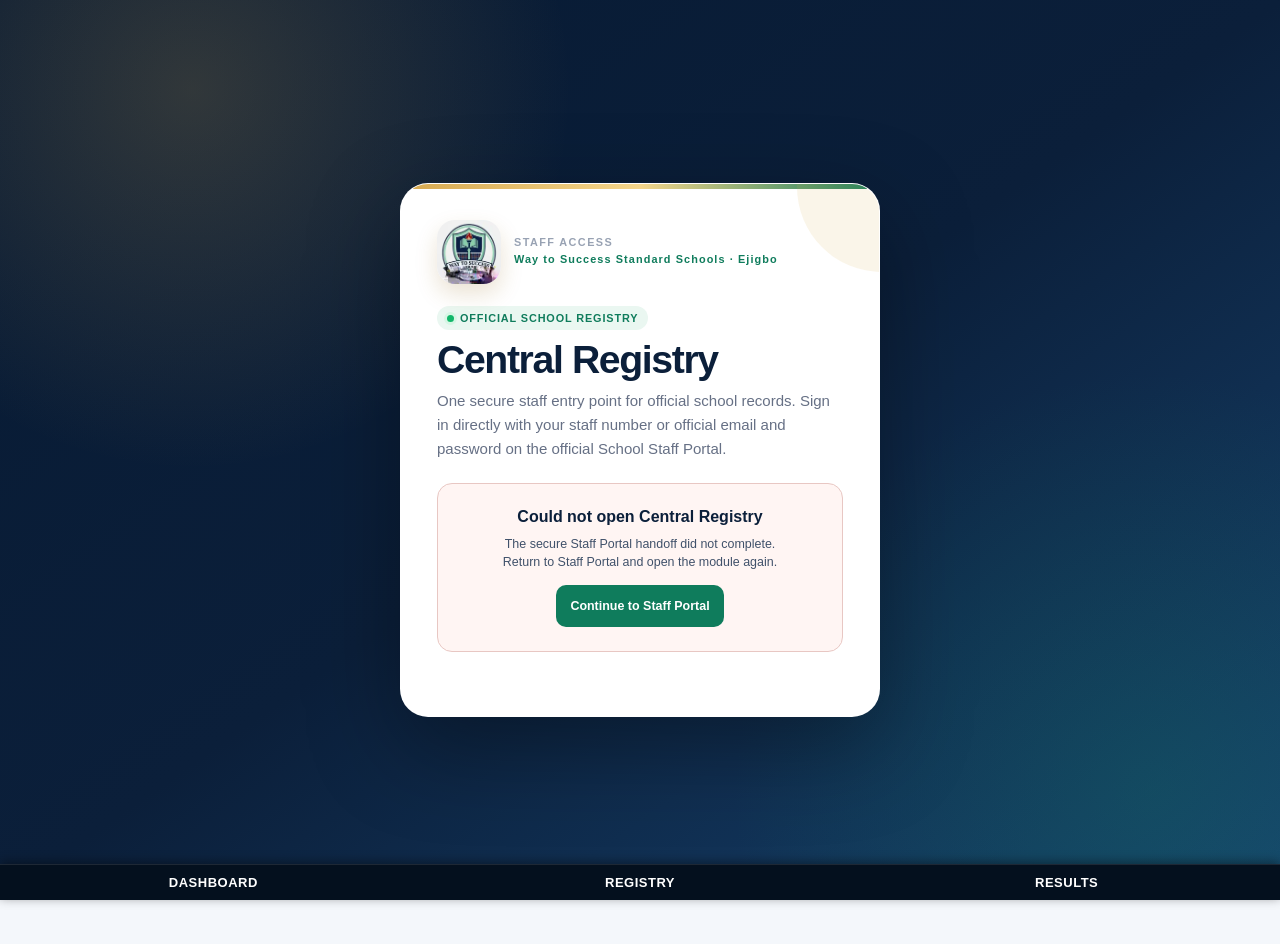
==== index.html @ 590b39c2 "fix(mobile): stop global portal nav from covering the whole screen on phones" ====
<!doctype html>
<html lang="en" class="sso-requested">
<head>
  <meta charset="utf-8">
  <meta name="viewport" content="width=device-width,initial-scale=1,viewport-fit=cover">
  <meta name="theme-color" content="#0b1f3a">
  <title>Way to Success Standard Schools · Central Registry</title>
  <script>
    try {
      document.documentElement.classList.add('sso-requested');
    } catch {}
  </script>
  <link rel="stylesheet" href="/styles.css?v=20261019a">
  <link rel="stylesheet" href="/registry-v2.css?v=20261021a">
  <link rel="manifest" href="/manifest.webmanifest">
</head>
<body class="locked">
  <section class="auth-gate" id="authGate">
    <div class="auth-card" id="authCard">
      <div class="auth-brandline"><img class="auth-logo registry-logo" src="/public-school-logo.webp" alt="Way to Success Standard Schools logo"><div><span class="auth-eyebrow">Staff access</span><small>Way to Success Standard Schools · Ejigbo</small></div></div>
      <span class="auth-kicker">Official school registry</span>
      <h1>Central Registry</h1>
      <p class="auth-subtitle">One secure staff entry point for official school records. Sign in directly with your staff number or official email and password on the official School Staff Portal.</p>
      <div class="sso-pending-panel" id="ssoPendingPanel" role="status" aria-live="polite">
        <i aria-hidden="true"></i>
        <strong id="ssoPendingTitle">Connecting to Staff Portal…</strong>
        <span id="ssoPendingMessage">Connecting to your secure school session.</span>
        <a id="ssoReturnLink" href="https://wts-school-platform.vercel.app/portal/sign-in" hidden>Sign in to Staff Portal</a>
      </div>
      <div class="auth-error" id="authError" role="alert" aria-live="polite"></div>
    </div>
  </section>

  <div class="registry-shell" id="registryShell" hidden>
    <aside class="registry-sidebar" id="sidebar">
      <div class="brand"><img class="registry-logo" src="/public-school-logo.webp" alt="Way to Success Standard Schools logo"><span><strong>Way to Success Standard Schools</strong><small>Central Registry</small></span><button class="sidebar-close" id="sidebarClose" type="button" aria-label="Close navigation">×</button></div>
      <nav aria-label="Central Registry">
        <button class="nav active" data-route="dashboard">Dashboard</button>
        <button class="nav" data-route="students">Students</button>
        <button class="nav" data-route="staff">Staff</button>
        <button class="nav" data-route="allocations">Class / Subject Allocation</button>
        <button class="nav" data-route="calendar">Academic Calendar</button>
      </nav>
      <div class="sidebar-footer"><button class="sidebar-signout" id="sidebarSignOutButton" type="button">Sign out</button><div class="connection"><i id="connectionDot"></i><span id="connectionText">Registry connected</span></div></div>
    </aside>
    <button class="sidebar-backdrop" id="sidebarBackdrop" type="button" aria-label="Close navigation"></button>

    <main class="registry-main">
      <header class="registry-header"><button class="sidebar-toggle" id="sidebarToggle" type="button" aria-label="Open navigation" aria-expanded="false" aria-controls="sidebar">☰</button><div class="header-identity"><small>Way to Success Standard Schools · Ejigbo</small><h1 id="pageTitle">Dashboard</h1><p id="actorLine" class="muted"></p></div><div class="actions"><button class="ghost" id="refreshButton" type="button">Refresh</button></div></header>
      <div class="notice" id="scopeNotice" hidden></div>

      <section class="registry-page active" data-page="dashboard"><div class="page-heading"><div><small>DASHBOARD</small><h2>Your permitted school view</h2><p class="muted">Use the Registry work areas available to your account.</p></div></div><div class="metrics" id="dashboardMetrics"></div></section>

      <section class="registry-page" data-page="students"><div class="page-heading"><div><small>STUDENTS</small><h2>Student records</h2><p class="muted">Search pupils and students across all classes or filter by class.</p></div><button class="primary" id="newStudentButton" type="button">Admit student</button></div><div class="filters card class-first-filter"><label>Class<select id="studentClass"><option value="">All classes / Select a class</option></select></label><label>Search student name<input id="studentSearch" placeholder="Student name or admission number"></label><label>Status<select id="studentStatus"><option value="active">Active</option><option value="">All statuses</option><option value="archived">Archived</option><option value="graduated">Graduated</option><option value="transferred">Transferred</option><option value="withdrawn">Withdrawn</option></select></label><button class="ghost" id="studentSearchButton" type="button">Search</button></div><div class="student-class-prompt card" id="studentPrompt"><img src="/public-school-logo.webp" alt=""><h3>Select a class to begin</h3><p>Choose a class or search across all classes by student name or admission number.</p></div><div class="card table-wrap" id="studentResults" hidden><table><thead><tr><th>Student</th><th>Class</th><th>Permanent no.</th><th>Guardian links</th><th>Status</th><th></th></tr></thead><tbody id="studentRows"></tbody></table><div class="empty" id="studentEmpty">No students found.</div></div></section>

      <section class="registry-page" data-page="staff"><div class="page-heading"><div><small>STAFF</small><h2>Staff directory and self profile</h2></div></div><div class="staff-layout"><article class="card profile-card" id="selfProfileCard"><div class="profile-photo-block"><img id="selfPhotoPreview" class="profile-photo" src="/public-school-logo.webp" alt="Staff profile"><label class="file-button">Change picture<input id="selfPhotoFile" type="file" accept="image/png,image/jpeg,image/webp" hidden></label><small>JPG, PNG or WebP</small></div><div><div class="section-head"><div><p class="panelEyebrow">MY PROFILE</p><h3>Personal details</h3></div></div><form id="selfProfileForm" class="form-grid"><label>Phone<input id="selfPhone" maxlength="40"></label><label>WhatsApp<input id="selfWhatsapp" maxlength="40"></label><label class="full">Address<input id="selfAddress" maxlength="500"></label><label class="full">Emergency contact<input id="selfEmergency" maxlength="240"></label><button class="primary" type="submit">Save personal details</button></form><div class="signature-row"><span id="signatureStatus" class="muted">No signature uploaded.</span><label class="file-button">Upload signature<input id="signatureFile" type="file" accept="image/png,image/jpeg,image/webp" hidden></label></div></div></article><article class="card staff-directory-card" id="staffDirectoryCard"><details id="staffDirectoryDetails"><summary class="directory-summary"><div><p class="panelEyebrow">STAFF DIRECTORY</p><h3>Staff visible in your scope</h3><small class="muted" id="staffCount">Tap to expand</small></div><span class="chev" aria-hidden="true">▾</span></summary><div class="filters inline"><input id="staffSearch" placeholder="Search staff"><button class="ghost" id="staffSearchButton" type="button">Search</button></div><div class="table-wrap"><table><thead><tr><th>Staff</th><th>Designation</th><th>Contact</th><th>Status</th><th></th></tr></thead><tbody id="staffRows"></tbody></table><div class="empty" id="staffEmpty">No staff records in your permitted scope.</div></div></details></article></div></section>

      <section class="registry-page" data-page="allocations"><div class="page-heading"><div><small>CLASS / SUBJECT ALLOCATION</small><h2>Staff responsibilities</h2><p class="muted" id="allocationContext">Each class has exactly 1 main class teacher and multiple additional assistant teachers/users.</p></div><button class="ghost" id="allocationRefresh" type="button">Refresh</button></div><div class="workflow-grid" hidden><form id="subjectAllocationForm" hidden><select id="subjectClass"></select><div id="subjectChoices"></div><select id="subjectStaff"></select></form></div><article class="card responsibility-browser"><div class="section-head"><div><p class="panelEyebrow">ALL CLASSES</p><h3>View and print responsibilities</h3><p class="muted small">Choose one class. Nothing is listed until you make a selection.</p></div></div><div class="responsibility-toolbar"><label>Class<select id="responsibilityClass"><option value="">Select a class</option></select></label><div class="row-actions"><button class="ghost" id="printClassResponsibilities" type="button" disabled>Print class responsibility</button><button class="primary" id="printSubjectResponsibilities" type="button" disabled>Print subject teachers</button></div></div><div id="allocationRows" class="responsibility-sheet-placeholder"><img src="/public-school-logo.webp" alt=""><p>Select a class to view its current responsibilities.</p></div></article></section>

      <section class="registry-page" data-page="calendar"><div class="page-heading"><div><small>ACADEMIC CALENDAR</small><h2>Official session and term</h2></div><button class="ghost" id="calendarRefresh" type="button">Refresh</button></div><div class="card official-context"><p class="panelEyebrow">CURRENT OFFICIAL CONTEXT</p><h2 id="calendarCurrent">—</h2><p class="muted">Connected systems use this context. Historical records remain unchanged.</p></div><div id="calendarWarnings" class="warning-stack"></div><div class="workflow-grid"><article class="card"><p class="panelEyebrow">CURRENT SESSION</p><h3 id="currentSessionTitle">Current session</h3><div id="calendarCurrentTerms" class="stack-list"></div></article><article class="card" id="transitionCard"><p class="panelEyebrow">NEXT SESSION</p><h3>Move forward to next session</h3><p class="muted small" id="sessionMoveText"></p><div id="sessionMoveAction"></div></article></div><article class="card"><p class="panelEyebrow">PAST SESSIONS</p><h3>Previous academic sessions</h3><div id="calendarTerms" class="stack-list"></div></article></section>
    </main>
  </div>

  <dialog id="recordDialog"><form method="dialog" id="recordForm"><h2 id="dialogTitle">Record</h2><div id="dialogBody" class="form-grid"></div><div id="dialogError" class="auth-error" role="alert"></div><div class="dialog-actions"><button class="ghost" value="cancel" formnovalidate>Cancel</button><button class="primary" id="dialogSave" value="default">Save</button></div></form></dialog>
  <dialog id="allocationEndDialog"><form method="dialog" id="allocationEndForm"><h2>End allocation</h2><p id="allocationEndIntro" class="muted"></p><div id="allocationEndError" class="auth-error" role="alert"></div><div class="dialog-actions"><button class="ghost" value="cancel" formnovalidate>Cancel</button><button class="primary" value="default">End allocation</button></div></form></dialog>
  <dialog id="profileDialog"><div class="profile-dialog-card"><div class="section-head"><div><p class="panelEyebrow">PROFILE</p><h2 id="profileDialogTitle">Profile</h2><p id="profileDialogIntro" class="muted"></p></div><button class="ghost" id="profileDialogClose" type="button">Close</button></div><div id="profileDialogBody"></div></div></dialog>
  <nav class="wts-global-portal-nav">
    <a href="https://wts-school-platform.vercel.app/portal">Dashboard</a>
    <a href="https://wts-central-registry.vercel.app/?sso=1&handoff=20261020a">Registry</a>
    <a href="https://wts-result-system.vercel.app/portal_core.html?sso=1&handoff=20261020a">Results</a>
  </nav>
  <div id="toasts" aria-live="polite"></div>
  <script type="module" src="/registry/app.js"></script>
</body>
</html>
---- styles.css ----
*{box-sizing:border-box}body{margin:0;background:#f4f7fb;color:#172033;font-family:Arial,sans-serif}.locked .shell{display:none}.auth-gate{min-height:100vh;display:grid;place-items:center;padding:22px;background:linear-gradient(145deg,#0b1f3a,#17436f)}body:not(.locked) .auth-gate{display:none}.auth-card{width:min(440px,100%);background:#fff;border-radius:22px;padding:28px;box-shadow:0 24px 70px rgba(0,0,0,.28)}.auth-card small{color:#0f7c5c;font-weight:800;letter-spacing:.08em}.auth-card h1{margin:10px 0}.auth-card p{color:#667085;line-height:1.5}.auth-card .primary{width:100%;margin-top:6px}.auth-logo{width:58px;height:58px;border-radius:16px;display:grid;place-items:center;background:#d6a84f;color:#0b1f3a;font-weight:900;margin-bottom:18px}.auth-error{min-height:18px;margin-top:10px;color:#b42318;font-size:13px;font-weight:700;line-height:1.4}.staff-registration-cta{margin-top:16px;padding:16px;border:2px solid #d6a84f;border-radius:16px;background:linear-gradient(135deg,#fffaf0,#fff);box-shadow:0 8px 20px rgba(11,31,58,.08)}.staff-registration-badge{display:inline-flex;padding:5px 8px;border-radius:999px;background:#d6a84f;color:#0b1f3a;font-size:10px;font-weight:900;letter-spacing:.1em}.staff-registration-cta h2{font-size:18px;margin:9px 0 5px}.staff-registration-cta p{margin:0 0 13px!important;color:#344054!important;font-size:13px;line-height:1.45}.staff-registration-button{display:flex;align-items:center;justify-content:center;min-height:46px;border-radius:10px;background:#0f7c5c;color:#fff;text-decoration:none;font-size:15px;font-weight:900;box-shadow:0 5px 12px rgba(15,124,92,.2)}.staff-registration-button:hover,.staff-registration-button:focus-visible{background:#0b654b}.shell{min-height:100vh;display:grid;grid-template-columns:230px 1fr}aside{background:#0b1f3a;color:#fff;padding:22px 15px;display:flex;flex-direction:column}.brand{display:flex;align-items:center;gap:10px;margin-bottom:28px}.brand b{width:44px;height:44px;border-radius:12px;background:#d6a84f;color:#0b1f3a;display:grid;place-items:center}.brand span{font-weight:800}.nav{width:100%;border:0;border-radius:10px;padding:13px;background:transparent;color:#d8e3ef;text-align:left;font-weight:700;margin-bottom:7px}.nav.active,.nav:hover{background:#ffffff20;color:#fff}.connection{margin-top:auto;font-size:12px;display:flex;align-items:center;gap:8px}.connection i{width:9px;height:9px;border-radius:50%;background:#f79009}.connection i.on{background:#12b76a}main{padding:0 28px 40px;min-width:0}header{min-height:92px;display:flex;align-items:center;justify-content:space-between;gap:15px}header small,.section-head small{color:#0f7c5c;font-weight:800;letter-spacing:.08em}h1,h2{color:#0b1f3a;margin:5px 0}.actions,.dialog-actions{display:flex;gap:8px}.primary,.ghost{border-radius:9px;padding:10px 13px;font-weight:750;cursor:pointer}.primary{border:0;background:#0b1f3a;color:#fff}.ghost{border:1px solid #d0d5dd;background:#fff;color:#0b1f3a}.notice{padding:13px 15px;border:1px solid #abefc6;border-radius:12px;background:#ecfdf3;color:#075f46;margin-bottom:16px}.view{display:none}.view.active{display:block}.metrics{display:grid;grid-template-columns:repeat(3,1fr);gap:13px}.metrics article{padding:20px;border-radius:16px;color:#fff;background:#16345f}.metrics article:nth-child(2){background:#08724f}.metrics article:nth-child(3){background:#175cd3}.metrics span,.metrics strong{display:block}.metrics strong{font-size:34px;margin-top:10px}.cards{display:grid;grid-template-columns:repeat(3,1fr);gap:16px;margin-top:16px}.card{background:#fff;border:1px solid #dfe6ee;border-radius:16px;padding:18px;box-shadow:0 10px 28px rgba(11,31,58,.06)}.section-head{display:flex;justify-content:space-between;align-items:end;margin:22px 0 14px}.filters{display:grid;grid-template-columns:2fr 1fr 1fr auto;gap:10px;margin-bottom:14px}.filters input,.filters select,label input,label select,label textarea{width:100%;padding:10px;border:1px solid #d0d5dd;border-radius:9px;background:#fff}.table-wrap{padding:0;overflow:auto}table{width:100%;border-collapse:collapse;min-width:760px}th,td{padding:12px 14px;border-bottom:1px solid #edf0f4;text-align:left;font-size:13px}th{background:#f8fafc;color:#475467;font-size:10px;text-transform:uppercase}td strong,td small{display:block}td small{color:#667085;margin-top:3px}.badge{display:inline-block;padding:5px 8px;border-radius:999px;font-size:9px;font-weight:900;text-transform:uppercase;background:#fef0c7;color:#b54708}.badge.active{background:#dcfae6;color:#087443}.badge.archived,.badge.exited,.badge.suspended,.badge.revoked{background:#fee4e2;color:#b42318}.row-actions{display:flex;gap:6px;flex-wrap:wrap}.row-actions button{border:1px solid #d0d5dd;border-radius:7px;background:#fff;padding:6px 8px}.empty{padding:28px;text-align:center;color:#667085}dialog{border:0;border-radius:18px;padding:0;max-width:92vw}dialog form{padding:22px;width:min(760px,92vw);max-height:88vh;overflow:auto}dialog::backdrop{background:#07152aa8}.form-grid{display:grid;grid-template-columns:1fr 1fr;gap:11px}.form-grid label{display:grid;gap:6px;font-size:12px;font-weight:700}.form-grid .full{grid-column:1/-1}.dialog-actions{justify-content:flex-end;margin-top:18px}.photo-field{grid-column:1/-1;border:1px solid #dfe6ee;border-radius:14px;padding:14px;background:#f8fafc}.photo-preview{width:110px;height:110px;border-radius:16px;object-fit:cover;background:#e8eef6;border:1px solid #d0d5dd;display:block;margin-bottom:10px}.photo-actions{display:flex;gap:8px;flex-wrap:wrap}.photo-actions label{display:inline-flex!important;align-items:center;padding:9px 12px;border:1px solid #d0d5dd;border-radius:9px;background:#fff;cursor:pointer}.photo-actions input{display:none}.photo-note{font-size:11px;color:#667085;margin-top:8px}.access-filter{grid-template-columns:1fr auto}.access-layout{display:grid;grid-template-columns:340px minmax(0,1fr);gap:16px}.access-list{padding:8px;max-height:68vh;overflow:auto}.access-person-button{width:100%;border:0;border-bottom:1px solid #edf0f4;background:#fff;padding:12px;text-align:left;cursor:pointer}.access-person-button.active{background:#ecfdf3}.access-person-button strong,.access-person-button small{display:block}.access-person-button small{color:#667085;margin-top:3px}.access-person{display:flex;gap:12px;align-items:center;margin-bottom:16px}.access-person img{width:64px;height:64px;border-radius:14px;object-fit:cover;background:#e8eef6}.portal-grid{display:grid;grid-template-columns:repeat(2,minmax(0,1fr));gap:12px}.portal-card{border:1px solid #dfe6ee;border-radius:14px;padding:14px}.portal-card.isActive{border-color:#75e0a7;background:#f6fef9}.portal-card header{min-height:0;display:flex;justify-content:space-between;gap:10px}.portal-card header small{display:block;color:#667085;margin-top:4px;font-size:10px}.portal-card p{color:#667085;font-size:12px;line-height:1.4}.portal-card .portal-controls{display:grid;gap:8px;margin-top:10px}.portal-card select,.portal-card input{width:100%;padding:9px;border:1px solid #d0d5dd;border-radius:8px}.switch-row{display:flex!important;align-items:center;justify-content:space-between;gap:10px}.switch-row input{width:auto}.permissionPicker{border:1px solid #e4e7ec;border-radius:9px;padding:9px;display:grid;gap:6px}.permissionPicker legend{padding:0 4px;font-size:11px;font-weight:800;color:#475467}.permissionPicker label{display:flex;align-items:flex-start;gap:7px;font-size:11px;color:#344054}.permissionPicker input{width:auto;margin-top:1px}.accessDateGrid{display:grid;grid-template-columns:1fr 1fr;gap:8px}.accessDateGrid label,.portal-controls>label,.assignmentForm label{display:grid;gap:5px;font-size:11px;font-weight:800;color:#475467}.accessMeta,.accessHint{font-size:11px;color:#667085;line-height:1.4}.accessModuleGrid,.accessPanel{margin-top:16px}.accessSectionHead,.accessPanel header{display:flex;justify-content:space-between;align-items:flex-start;gap:14px}.accessSectionHead h3,.accessPanel h3{margin:4px 0;color:#0b1f3a}.accessSectionHead>p,.accessPanel>p{font-size:12px;line-height:1.45;color:#667085;max-width:500px;margin:0}.panelEyebrow{color:#0f7c5c!important;font-size:10px!important;font-weight:900;letter-spacing:.08em;margin:0!important}.accessPanel{border:1px solid #dfe6ee;border-radius:14px;padding:16px;background:#fff}.assignmentForm{display:grid;grid-template-columns:repeat(4,minmax(0,1fr));gap:10px;margin-top:13px}.assignmentForm .full{grid-column:1/-1}.assignmentForm input,.assignmentForm select{width:100%;padding:9px;border:1px solid #d0d5dd;border-radius:8px;background:#fff}.assignmentForm button{align-self:end}.scopeButtons{display:flex;gap:8px;align-items:end;flex-wrap:wrap}.assignmentList{margin-top:14px;border-top:1px solid #edf0f4}.assignmentRow{padding:11px 0;border-bottom:1px solid #edf0f4;display:flex;align-items:center;justify-content:space-between;gap:12px}.assignmentRow strong,.assignmentRow small{display:block}.assignmentRow small{font-size:11px;color:#667085;margin-top:3px}.accessHistory ol{padding-left:20px;margin:14px 0 0}.accessHistory li{padding:8px 0;border-bottom:1px solid #edf0f4}.accessHistory strong,.accessHistory small{display:block}.accessHistory small{font-size:11px;color:#667085;margin-top:3px}button:focus-visible,input:focus-visible,select:focus-visible{outline:3px solid #84caff;outline-offset:2px}#toasts{position:fixed;right:18px;bottom:18px;display:grid;gap:8px;z-index:50}.toast{padding:12px 14px;border-radius:10px;background:#0b1f3a;color:#fff;max-width:340px}.toast.success{background:#087443}.toast.error{background:#b42318}@media(max-width:980px){.cards{grid-template-columns:1fr 1fr}.access-layout{grid-template-columns:1fr}.portal-grid{grid-template-columns:1fr 1fr}.assignmentForm{grid-template-columns:1fr 1fr}}@media(max-width:760px){body:not(.locked){padding-bottom:66px}.shell{display:block}aside{position:fixed;left:0;right:0;bottom:0;height:64px;padding:6px;z-index:20}.brand,.connection{display:none}nav{display:grid;grid-template-columns:repeat(4,1fr);height:100%}.nav{text-align:center;margin:0;font-size:10px;padding:7px 2px}main{padding:0 13px 25px}header{position:sticky;top:0;background:#f4f7fb;z-index:10;min-height:76px}header h1{font-size:22px}.metrics{grid-template-columns:1fr 1fr}.metrics article:first-child{grid-column:1/-1}.cards,.portal-grid,.assignmentForm,.accessDateGrid{grid-template-columns:1fr}.filters{grid-template-columns:1fr}.form-grid{grid-template-columns:1fr}.form-grid .full,.photo-field{grid-column:auto}.accessSectionHead,.accessPanel header{display:block}.accessSectionHead>p{margin-top:8px}.assignmentRow{align-items:flex-start}.auth-card{padding:22px;border-radius:18px}}
/* Central Registry identity administration styles. */
.identity-account-card{grid-column:1/-1}.identity-code-panel{display:grid;gap:10px;margin-top:14px;padding-top:14px;border-top:1px solid #edf0f4}.identity-code-heading{display:flex;justify-content:space-between;align-items:flex-start;gap:10px}.identity-code-heading h3{margin:4px 0;color:#0b1f3a}.identity-code-panel>p{margin:0;color:#667085;font-size:12px;line-height:1.45}.identity-code-panel label{display:grid;gap:5px;font-size:11px;font-weight:800;color:#475467}.identity-code-panel input{width:100%;padding:9px;border:1px solid #d0d5dd;border-radius:8px}.identity-code-actions{margin-top:2px}.identity-code-result{display:grid;gap:8px;padding:13px;border:2px solid #d6a84f;border-radius:12px;background:#fffaf0;color:#5c4300}.identity-code-result code{display:block;padding:12px;border-radius:9px;background:#0b1f3a;color:#fff;font-size:1.2rem;letter-spacing:.1em;text-align:center;word-break:break-all}.identity-code-result small{color:#6b5a36}.identity-code-result button{font-size:11px}.identity-code-panel button:disabled{opacity:.6;cursor:wait}

/* Final public login polish. */
.auth-gate{padding:clamp(16px,4vw,34px);background:radial-gradient(circle at 15% 10%,rgba(214,168,79,.2),transparent 28%),radial-gradient(circle at 90% 88%,rgba(15,124,92,.24),transparent 30%),linear-gradient(145deg,#071a33 0%,#0b1f3a 50%,#17436f 100%)}.auth-card{position:relative;width:min(480px,100%);padding:clamp(22px,5vw,36px);border:1px solid rgba(255,255,255,.5);border-radius:28px;box-shadow:0 30px 90px rgba(0,0,0,.34);overflow:hidden}.auth-card::before{content:"";position:absolute;inset:0 0 auto;height:5px;background:linear-gradient(90deg,#d6a84f,#f4d58a,#0f7c5c)}.auth-card::after{content:"";position:absolute;width:170px;height:170px;right:-88px;top:-82px;border-radius:50%;background:rgba(214,168,79,.12);pointer-events:none}.auth-brandline{position:relative;z-index:1;display:flex;align-items:center;gap:13px;margin-bottom:22px}.auth-brandline .auth-logo{flex:0 0 auto;width:64px;height:64px;margin:0;border-radius:18px;background:linear-gradient(145deg,#f3d37c,#d6a84f);box-shadow:0 10px 22px rgba(146,100,18,.18);font-size:1.05rem;letter-spacing:.03em}.auth-brandline small{display:block;color:#0f7c5c;font-size:.68rem;line-height:1.45;letter-spacing:.1em}.auth-eyebrow{display:block;margin-bottom:4px;color:#98a2b3;font-size:.68rem;font-weight:900;letter-spacing:.13em;text-transform:uppercase}.auth-kicker{display:inline-flex;align-items:center;gap:6px;margin-bottom:9px;padding:6px 10px;border-radius:999px;background:#eaf7f1;color:#0f7c5c;font-size:.68rem;font-weight:900;letter-spacing:.08em;text-transform:uppercase}.auth-kicker::before{content:"";width:7px;height:7px;border-radius:50%;background:#12b76a;box-shadow:0 0 0 3px #d7f6e5}.auth-card h1{position:relative;z-index:1;margin:0 0 9px;font-size:clamp(1.9rem,6vw,2.45rem);line-height:1.05;letter-spacing:-.035em}.auth-card p.auth-subtitle{position:relative;z-index:1;margin:0 0 22px;color:#667085;font-size:.94rem;line-height:1.58}.auth-card label{position:relative;z-index:1;display:grid;gap:7px;margin-top:14px;color:#344054;font-size:.78rem;font-weight:850;letter-spacing:.01em}.auth-card label input{min-height:48px;padding:12px 13px;border:1px solid #cbd5e1;border-radius:12px;background:#fbfdff;color:#172033;font-size:1rem;transition:border-color .18s ease,box-shadow .18s ease,background .18s ease}.auth-card label input:focus{border-color:#0f7c5c;background:#fff;box-shadow:0 0 0 4px rgba(15,124,92,.12);outline:0}.auth-card .password-input-wrap{min-height:48px}.auth-card .password-input-wrap input{padding-right:112px}.auth-card .password-toggle{right:7px;padding:8px 10px;border:1px solid #d7e0e8;background:#f1f5f9;color:#1557a5;border-radius:9px;font-size:.73rem}.auth-card> .primary{position:relative;z-index:1;min-height:50px;margin-top:19px;border-radius:12px;background:linear-gradient(135deg,#0b1f3a,#123d68);box-shadow:0 10px 20px rgba(11,31,58,.18);font-size:.96rem;letter-spacing:.01em;transition:transform .18s ease,box-shadow .18s ease,background .18s ease}.auth-card> .primary:hover,.auth-card> .primary:focus-visible{background:linear-gradient(135deg,#0f7c5c,#0b654b);box-shadow:0 12px 24px rgba(15,124,92,.2);transform:translateY(-1px)}.auth-card .auth-error{position:relative;z-index:1;padding:0 2px}.auth-recovery-links{position:relative;z-index:1;display:grid;grid-template-columns:repeat(2,minmax(0,1fr));gap:8px;margin-top:17px}.auth-recovery-links a{display:flex;align-items:center;justify-content:center;min-height:42px;padding:8px 9px;border:1px solid #e2e8f0;border-radius:10px;background:#f8fafc;color:#1557a5;font-size:.76rem;font-weight:800;line-height:1.2;text-align:center;text-decoration:none;transition:border-color .18s ease,background .18s ease,color .18s ease}.auth-recovery-links a:hover,.auth-recovery-links a:focus-visible{border-color:#9cc9ef;background:#eef7ff;color:#0b4f8a;outline:0}.auth-recovery-links a:last-child{grid-column:1/-1;background:#fff;border-color:#d6e4ef}.staff-registration-cta{position:relative;z-index:1;margin-top:22px;padding:19px;border:1px solid #e7c66c;border-radius:18px;background:linear-gradient(135deg,#fffaf0 0%,#fff 70%);box-shadow:0 12px 26px rgba(11,31,58,.08)}.staff-registration-topline{display:flex;align-items:center;justify-content:space-between;gap:10px}.staff-registration-badge{padding:6px 9px;border-radius:999px;background:#d6a84f;color:#0b1f3a;font-size:.64rem;font-weight:950;letter-spacing:.12em}.staff-registration-status{color:#8a6b19;font-size:.68rem;font-weight:800}.staff-registration-cta h2{margin:11px 0 6px;color:#0b1f3a;font-size:1.28rem;letter-spacing:-.02em}.staff-registration-cta p{margin:0 0 13px!important;color:#475467!important;font-size:.82rem;line-height:1.5}.staff-registration-points{display:flex;flex-wrap:wrap;gap:7px;margin:0 0 15px}.staff-registration-points span{padding:5px 8px;border-radius:999px;background:#f4efe0;color:#6b5420;font-size:.67rem;font-weight:800}.staff-registration-button{min-height:48px;border-radius:12px;background:linear-gradient(135deg,#0f7c5c,#0b654b);box-shadow:0 8px 17px rgba(15,124,92,.2);font-size:.9rem;transition:transform .18s ease,box-shadow .18s ease,background .18s ease}.staff-registration-button::after{content:"→";margin-left:8px;font-size:1.1rem;line-height:1}.staff-registration-button:hover,.staff-registration-button:focus-visible{background:linear-gradient(135deg,#087443,#075f46);box-shadow:0 11px 22px rgba(15,124,92,.25);transform:translateY(-1px);outline:0}

/* Public registration page refinements. */
.registration-page{position:relative;overflow-x:hidden;background:radial-gradient(circle at 12% 10%,rgba(214,168,79,.22),transparent 28%),radial-gradient(circle at 88% 90%,rgba(15,124,92,.22),transparent 32%),linear-gradient(145deg,#071a33 0%,#0b1f3a 55%,#17436f 100%);padding:clamp(16px,4vw,34px) 14px 28px}.registration-brand{display:flex;align-items:center;gap:12px;margin:4px 0 18px}.registration-brand .auth-logo{width:52px;height:52px;margin:0;border-radius:15px;background:linear-gradient(145deg,#f3d37c,#d6a84f);box-shadow:0 8px 18px rgba(0,0,0,.15)}.registration-brand small{max-width:280px;font-size:.65rem;line-height:1.45}.registration-card{border:1px solid rgba(255,255,255,.55);border-radius:26px;padding:clamp(20px,5vw,34px);box-shadow:0 30px 90px rgba(0,0,0,.32)}.registration-intro h1{color:#0b1f3a;line-height:1.08;letter-spacing:-.035em}.registration-intro p:not(.panelEyebrow){font-size:.94rem}.registration-progress{margin-top:26px}.registration-step{gap:14px}.registration-step input,.registration-step textarea{min-height:48px;padding:12px 13px;border-radius:11px}.registration-step textarea{min-height:92px;resize:vertical}.registration-navigation{margin-top:10px}.registration-navigation button{min-height:48px;border-radius:11px}.back-link{font-weight:800;opacity:.92}.back-link:hover,.back-link:focus-visible{opacity:1;text-decoration:underline}@media(max-width:560px){.auth-gate{align-items:start;padding-top:18px}.auth-card{border-radius:22px;padding:24px 18px}.auth-brandline{align-items:flex-start;margin-bottom:19px}.auth-brandline .auth-logo{width:56px;height:56px}.auth-card h1{font-size:1.95rem}.auth-recovery-links{grid-template-columns:1fr}.auth-recovery-links a:last-child{grid-column:auto}.staff-registration-cta{padding:16px}.staff-registration-topline{align-items:flex-start}.registration-page{padding-left:10px;padding-right:10px}.registration-card{border-radius:22px;padding:19px 17px}}@media(min-width:561px){.auth-card .auth-recovery-links a:last-child{max-width:70%;justify-self:center;width:100%}}@media(max-width:760px){.identity-code-heading{display:block}.identity-code-heading .badge{margin-top:7px}.identity-code-actions{display:grid}.identity-code-actions button{width:100%}}
---- registry-v2.css ----
/* Luna Registry v2 shell: deliberately small, role-aware and mobile-safe. */
.metric-card{padding:20px;border-radius:16px;color:#fff;background:#16345f}.metric-card:nth-child(2n){background:#08724f}.metric-card:nth-child(3n){background:#175cd3}.metric-card span,.metric-card strong{display:block}.metric-card strong{font-size:34px;margin-top:10px}.check-row{display:flex!important;align-items:center;gap:8px}.check-row input{width:auto!important}.portal-card header{min-height:0}.results-operating-control{margin-bottom:16px}
body.locked .registry-shell{display:none}body:not(.locked) .registry-shell{display:grid;grid-template-columns:240px minmax(0,1fr);min-height:100vh;background:#f4f7fb}.registry-sidebar{background:#0b1f3a;color:#fff;padding:22px 15px;display:flex;flex-direction:column}.registry-sidebar .brand{margin-bottom:24px}.registry-sidebar .brand img{width:42px;height:42px;object-fit:contain;border-radius:12px;background:#d6a84f}.registry-sidebar .nav{margin-bottom:6px}.registry-sidebar .nav-group{padding:0 0 3px 14px}.registry-sidebar .nav-sub{width:100%;border:0;background:transparent;color:#b6c6d8;text-align:left;padding:8px 12px;border-left:2px solid #ffffff2a;font-size:12px;font-weight:700;cursor:pointer}.registry-sidebar .nav-sub.active,.registry-sidebar .nav-sub:hover{color:#fff;border-left-color:#d6a84f}.registry-main{min-width:0;padding:0 28px 50px}.registry-header{min-height:96px;display:flex;align-items:center;justify-content:space-between;gap:14px}.registry-header h1{font-size:28px;margin:6px 0 0}.registry-page{display:none}.registry-page.active{display:block}.page-heading{display:flex;justify-content:space-between;align-items:end;gap:14px;margin:10px 0 18px}.page-heading h2{margin:5px 0}.muted{color:#667085}.small{font-size:12px}.dashboard-grid{display:grid;grid-template-columns:minmax(0,1.4fr) minmax(300px,1fr);gap:16px;margin-top:16px}.stack-list{display:grid;gap:8px}.stack-row{display:flex;align-items:center;justify-content:space-between;gap:12px;padding:12px;border:1px solid #edf0f4;border-radius:11px;background:#fff}.stack-row strong,.stack-row small{display:block}.stack-row small{color:#667085;font-size:11px;margin-top:3px}.readiness-grid{display:grid;grid-template-columns:repeat(2,1fr);gap:10px}.readiness-item{padding:12px;border-radius:12px;background:#f8fafc;border:1px solid #e4e7ec}.readiness-item strong,.readiness-item span{display:block}.readiness-item strong{font-size:22px;color:#0b1f3a}.readiness-item span{font-size:11px;color:#667085;margin-top:4px}.staff-layout{display:grid;grid-template-columns:minmax(280px,.8fr) minmax(0,1.2fr);gap:16px}.signature-row{display:flex;justify-content:space-between;align-items:center;gap:10px;margin-top:16px;padding-top:14px;border-top:1px solid #edf0f4}.file-button{display:inline-flex!important;align-items:center!important;justify-content:center;padding:9px 12px;border:1px solid #d0d5dd;border-radius:9px;background:#fff;color:#0b1f3a;cursor:pointer}.filters.inline{display:flex;gap:8px;margin-bottom:12px}.filters.inline input{flex:1}.workflow-grid{display:grid;grid-template-columns:repeat(2,minmax(0,1fr));gap:16px}.check-grid{display:grid;grid-template-columns:repeat(2,minmax(0,1fr));gap:8px}.check-grid label{display:flex;align-items:flex-start;gap:7px;padding:8px;border:1px solid #e4e7ec;border-radius:8px;font-size:12px}.check-grid input{width:auto}.official-context h2{font-size:25px}.warning-stack{display:grid;gap:8px;margin-bottom:14px}.warning{padding:12px 14px;border-radius:10px;border:1px solid #f5c26b;background:#fffaeb;color:#7a4e00;font-size:13px}.access-layout{grid-template-columns:320px minmax(0,1fr)}.access-person-button{border-radius:8px;margin-bottom:4px}.access-person-button.active{border:1px solid #75e0a7}.portal-grid{grid-template-columns:repeat(2,minmax(0,1fr))}.portal-card .portal-controls button{width:100%}.nav[hidden],.nav-sub[hidden],.registry-page[hidden]{display:none!important}@media(max-width:980px){body:not(.locked) .registry-shell{grid-template-columns:200px minmax(0,1fr)}.registry-main{padding:0 18px 40px}.dashboard-grid,.staff-layout{grid-template-columns:1fr}.workflow-grid{grid-template-columns:1fr}}@media(max-width:760px){body:not(.locked){padding-bottom:65px}body:not(.locked) .registry-shell{display:block}.registry-sidebar{position:fixed;z-index:30;bottom:0;left:0;right:0;height:64px;padding:5px;background:#0b1f3a}.registry-sidebar .brand,.registry-sidebar .connection{display:none}.registry-sidebar nav{display:grid;grid-template-columns:repeat(4,1fr);gap:2px}.registry-sidebar .nav{font-size:9px;text-align:center;line-height:1.1;margin:0;padding:7px 2px}.registry-sidebar .nav-group{padding:0}.registry-sidebar .nav-sub{font-size:9px;text-align:center;border-left:0;padding:7px 2px}.registry-main{padding:0 13px 24px}.registry-header{position:sticky;top:0;z-index:20;min-height:76px;background:#f4f7fb}.registry-header h1{font-size:22px}.page-heading{align-items:start;flex-direction:column}.page-heading .primary,.page-heading .ghost{width:100%}.filters.inline{display:grid;grid-template-columns:1fr auto}.workflow-grid,.form-grid{grid-template-columns:1fr}.check-grid,.portal-grid,.readiness-grid{grid-template-columns:1fr 1fr}.table-wrap{margin-inline:-1px}.signature-row{align-items:flex-start;flex-direction:column}.stack-row{align-items:flex-start;flex-direction:column}.stack-row .row-actions{width:100%}}

/* 2026 branded Registry workspace. */
:root{--wts-navy:#071d38;--wts-blue:#123b67;--wts-green:#0f7c5c;--wts-gold:#d6a84f;--wts-ink:#10233f;--wts-muted:#66758a;--wts-line:#dce5ee;--wts-paper:#fff;--wts-bg:#eef3f8}.sidebar-close{display:none;margin-left:auto;border:0;background:transparent;color:#fff;font-size:1.7rem;cursor:pointer}
body:not(.locked){background:var(--wts-bg);font-family:Inter,ui-sans-serif,system-ui,-apple-system,"Segoe UI",sans-serif}.registry-shell{background:radial-gradient(circle at 95% 2%,rgba(15,124,92,.08),transparent 26%),var(--wts-bg)!important}.registry-sidebar{position:sticky;top:0;height:100vh;padding:24px 16px!important;background:linear-gradient(180deg,#071d38 0%,#0b2a4e 65%,#0d5b4b 140%)!important;box-shadow:14px 0 38px rgba(7,29,56,.12)}.registry-sidebar .brand{padding:0 8px 22px;border-bottom:1px solid rgba(255,255,255,.12)}.registry-sidebar .brand img{width:52px!important;height:52px!important;padding:3px;background:#fff!important;border:2px solid rgba(214,168,79,.75)!important}.registry-sidebar .brand span{display:grid}.registry-sidebar .brand strong{font-size:1.15rem;letter-spacing:.08em}.registry-sidebar .brand small{color:#a9bdd1;font-size:.72rem;margin-top:2px}.registry-sidebar nav{display:grid;gap:5px}.registry-sidebar .nav,.registry-sidebar .nav-sub{position:relative;min-height:44px;border-radius:11px!important;padding:11px 13px!important;color:#cad7e4!important;font-size:.78rem!important;text-align:left!important;transition:.18s ease}.registry-sidebar .nav:hover,.registry-sidebar .nav.active,.registry-sidebar .nav-sub:hover,.registry-sidebar .nav-sub.active{background:linear-gradient(90deg,rgba(214,168,79,.22),rgba(255,255,255,.08))!important;color:#fff!important;box-shadow:inset 3px 0 0 var(--wts-gold)}.registry-sidebar .nav-group{padding:0!important}.registry-sidebar .nav-sub{border:0!important}.registry-sidebar .connection{padding:12px;border-radius:12px;background:rgba(255,255,255,.07)}.registry-main{padding:0 clamp(18px,3vw,42px) 56px!important}.registry-header{min-height:118px;border-bottom:1px solid rgba(16,35,63,.08)}.registry-header h1{font-size:clamp(1.55rem,3vw,2.15rem);letter-spacing:-.035em}.registry-header small{color:var(--wts-green);font-weight:850;letter-spacing:.08em}.sidebar-toggle{display:none;width:44px;height:44px;border:1px solid var(--wts-line);border-radius:12px;background:#fff;color:var(--wts-navy);font-size:1.25rem}.notice{margin-top:18px;border:0;border-left:4px solid var(--wts-green);box-shadow:0 8px 22px rgba(16,35,63,.05)}.page-heading{margin:28px 0 18px}.page-heading h2{font-size:clamp(1.35rem,2vw,1.8rem);letter-spacing:-.025em}.card{border:1px solid rgba(170,188,206,.55);border-radius:20px;box-shadow:0 12px 35px rgba(16,35,63,.065)}.metrics{grid-template-columns:repeat(auto-fit,minmax(170px,1fr))}.metric-card{position:relative;overflow:hidden;min-height:130px;padding:22px!important;border-radius:20px!important;background:linear-gradient(145deg,var(--wts-navy),var(--wts-blue))!important}.metric-card:nth-child(2n){background:linear-gradient(145deg,#0c684f,#13946c)!important}.metric-card:nth-child(3n){background:linear-gradient(145deg,#9a6d17,#d6a84f)!important}.metric-card::after{content:"";position:absolute;width:100px;height:100px;right:-28px;bottom:-40px;border-radius:50%;background:rgba(255,255,255,.12)}.dashboard-grid{display:block}.class-scope-card{padding:22px}.class-card-grid{display:grid;grid-template-columns:repeat(auto-fill,minmax(190px,1fr));gap:12px}.class-scope-tile{padding:16px;border:1px solid var(--wts-line);border-radius:16px;background:linear-gradient(145deg,#fff,#f6f9fc)}.class-scope-tile span,.class-scope-tile strong,.class-scope-tile small{display:block}.class-scope-tile span{font-weight:850;color:var(--wts-ink)}.class-scope-tile strong{margin:8px 0 2px;color:var(--wts-green);font-size:1.7rem}.class-scope-tile small{color:var(--wts-muted);margin-bottom:12px}.class-first-filter{grid-template-columns:minmax(190px,1fr) minmax(220px,2fr) minmax(150px,1fr) auto;align-items:end}.filters label,.responsibility-toolbar label{display:grid;gap:6px;color:#40516a;font-size:.72rem;font-weight:800}.student-class-prompt,.responsibility-sheet-placeholder{display:grid;place-items:center;min-height:300px;text-align:center;color:var(--wts-muted)}.student-class-prompt img,.responsibility-sheet-placeholder img{width:82px;height:82px;object-fit:contain;filter:grayscale(.15);opacity:.72}.student-class-prompt h3{margin:0;color:var(--wts-ink)}.person-cell{display:flex;align-items:center;gap:10px}.directory-avatar{width:42px;height:42px;flex:0 0 42px;border-radius:12px;object-fit:cover;border:1px solid var(--wts-line);background:#f7f9fb}.profile-card{grid-column:1/-1;display:grid;grid-template-columns:190px minmax(0,1fr);gap:26px}.profile-photo-block{display:flex;flex-direction:column;align-items:center;gap:10px;padding:18px;border-radius:16px;background:linear-gradient(145deg,#f4f8fb,#eaf2ef)}.profile-photo{width:132px;height:132px;border-radius:22px;object-fit:cover;border:4px solid #fff;box-shadow:0 10px 25px rgba(16,35,63,.14)}.profile-photo-block small{color:var(--wts-muted)}.responsibility-browser{margin-top:18px}.responsibility-toolbar{display:flex;align-items:end;justify-content:space-between;gap:14px;padding:14px;border-radius:14px;background:#f6f9fc}.responsibility-toolbar label{min-width:240px}.official-responsibility-sheet{margin-top:18px;padding:28px;border:1px solid #cfdce7;border-radius:16px;background:#fff}.official-responsibility-sheet>header{display:flex;align-items:center;justify-content:flex-start;gap:18px;min-height:0;padding-bottom:18px;border-bottom:3px double var(--wts-gold)}.official-responsibility-sheet>header img{width:72px;height:72px;object-fit:contain}.official-responsibility-sheet>header small{color:var(--wts-green);font-weight:900;letter-spacing:.08em}.official-responsibility-sheet>header h2{margin:4px 0}.official-responsibility-sheet>header p{margin:0;color:var(--wts-muted)}.official-responsibility-sheet section{margin-top:22px}.official-responsibility-sheet section h3{padding-bottom:8px;border-bottom:1px solid var(--wts-line);color:var(--wts-navy)}.official-responsibility-sheet dl{display:grid;gap:8px}.official-responsibility-sheet dl div,.subject-responsibility-list>div{display:grid;grid-template-columns:minmax(160px,.8fr) minmax(220px,1.2fr);gap:18px;padding:10px 12px;border-bottom:1px solid #edf1f5}.official-responsibility-sheet dt,.subject-responsibility-list span{color:var(--wts-muted)}.official-responsibility-sheet dd{margin:0;font-weight:800}.responsibility-admin-actions{display:flex;flex-wrap:wrap;gap:8px;margin-top:22px;padding-top:16px;border-top:1px solid var(--wts-line)}.segmented-tabs{display:inline-grid;grid-template-columns:1fr 1fr;gap:4px;margin-bottom:14px;padding:4px;border-radius:14px;background:#dfe7ef}.segmented-tabs button{min-width:140px;border:0;border-radius:10px;padding:11px 18px;background:transparent;color:#526379;font-weight:850;cursor:pointer}.segmented-tabs button.active{background:#fff;color:var(--wts-navy);box-shadow:0 5px 14px rgba(16,35,63,.12)}.portfolio-reveal{width:100%;margin-top:12px;padding:15px;border:1px dashed #9fb1c4;border-radius:13px;background:#f7fafc;color:var(--wts-navy);font-weight:850;cursor:pointer}.portfolio-occupants{display:grid;gap:8px;margin-top:14px}.portfolio-occupants .stack-row{border-left:4px solid var(--wts-green)}.danger{color:#b42318!important;border-color:#f3b7b1!important}
@media(max-width:980px){.class-first-filter{grid-template-columns:1fr 1fr}.staff-layout{grid-template-columns:1fr}}
@media(max-width:760px){body:not(.locked){padding-bottom:0!important}.registry-main{padding:0 14px 34px!important}.registry-header{position:sticky!important;top:0;z-index:25;display:grid;grid-template-columns:auto minmax(0,1fr);min-height:92px;padding:10px 0;background:rgba(238,243,248,.96)!important;backdrop-filter:blur(12px)}.sidebar-toggle,.sidebar-close{display:block}.header-identity{min-width:0}.header-identity small{font-size:.58rem}.header-identity h1{font-size:1.3rem}.header-identity p{white-space:nowrap;overflow:hidden;text-overflow:ellipsis;font-size:.68rem}.registry-header .actions{grid-column:1/-1;display:grid;grid-template-columns:1fr 1fr}.registry-sidebar{display:flex!important;position:fixed!important;inset:0 auto 0 0!important;width:min(82vw,300px)!important;height:100vh!important;padding:22px 14px!important;transform:translateX(-105%);transition:transform .22s ease;z-index:60!important}.nav-open .registry-sidebar{transform:translateX(0)}.registry-sidebar .brand,.registry-sidebar .connection{display:flex!important}.registry-sidebar nav{display:grid!important;grid-template-columns:1fr!important;height:auto!important;overflow:auto}.registry-sidebar .nav,.registry-sidebar .nav-sub{text-align:left!important;font-size:.78rem!important;padding:11px 13px!important}.nav-open::after{content:"";position:fixed;inset:0;background:rgba(3,15,30,.55);z-index:50}.page-heading{margin-top:20px}.class-first-filter{grid-template-columns:1fr}.profile-card{grid-template-columns:1fr}.responsibility-toolbar{display:grid}.responsibility-toolbar label{min-width:0}.responsibility-toolbar .row-actions{display:grid}.official-responsibility-sheet{padding:18px}.official-responsibility-sheet>header{align-items:flex-start}.official-responsibility-sheet dl div,.subject-responsibility-list>div{grid-template-columns:1fr;gap:3px}.segmented-tabs{display:grid;width:100%}.segmented-tabs button{min-width:0}.stack-row{align-items:flex-start}.stack-row .row-actions{width:auto}#studentResults table,#studentResults tbody,#studentResults tr,#selfProfileCard+article table,#selfProfileCard+article tbody,#selfProfileCard+article tr{display:block;min-width:0}#studentResults thead,#selfProfileCard+article thead{display:none}#studentResults tr,#selfProfileCard+article tr{margin:10px;padding:14px;border:1px solid var(--wts-line);border-radius:14px;background:#fff}#studentResults td,#selfProfileCard+article td{display:flex;align-items:center;justify-content:space-between;gap:12px;padding:8px 0;border:0}#studentResults td:first-child,#selfProfileCard+article td:first-child{justify-content:flex-start;padding-bottom:11px;border-bottom:1px solid #edf1f5}#studentResults td:nth-child(2)::before{content:"Class"}#studentResults td:nth-child(3)::before{content:"Permanent no."}#studentResults td:nth-child(4)::before{content:"Guardians"}#studentResults td:nth-child(5)::before{content:"Status"}#selfProfileCard+article td:nth-child(2)::before{content:"Designation"}#selfProfileCard+article td:nth-child(3)::before{content:"Contact"}#selfProfileCard+article td:nth-child(4)::before{content:"Status"}#studentResults td::before,#selfProfileCard+article td::before{color:var(--wts-muted);font-size:.68rem;font-weight:800;text-transform:uppercase}}
@media print{body *{visibility:hidden!important}.official-responsibility-sheet,.official-responsibility-sheet *{visibility:visible!important}.official-responsibility-sheet{position:absolute;inset:0;width:100%;margin:0;padding:18mm;border:0}.no-print{display:none!important}body[data-print-responsibility="class"] [data-print-section="subjects"]{display:none!important}body[data-print-responsibility="subjects"] [data-print-section="class"]{display:none!important}}
.responsibility-table{width:100%;min-width:0;border-collapse:collapse;table-layout:fixed;background:#fff}.responsibility-table th,.responsibility-table td{padding:11px 13px;border:1px solid #cfd8e3;text-align:left;vertical-align:top}.responsibility-table th{background:#edf3f7;color:var(--wts-navy);font-size:.68rem;letter-spacing:.05em}.responsibility-table td{font-size:.86rem;color:var(--wts-ink)}.responsibility-table td:last-child{font-weight:750}.empty-inline{text-align:center!important;color:var(--wts-muted)!important;font-weight:500!important}.profile-dialog-card{width:min(760px,92vw);max-height:88vh;overflow:auto;padding:24px;background:#fff}.profile-dialog-card>.section-head{margin:0 0 16px}.profile-summary-grid{display:grid;grid-template-columns:repeat(3,minmax(0,1fr));gap:10px;margin-bottom:16px}.profile-summary-grid>div{padding:12px;border:1px solid var(--wts-line);border-radius:12px;background:#f7fafc}.profile-summary-grid span,.profile-summary-grid strong{display:block}.profile-summary-grid span{font-size:.68rem;color:var(--wts-muted);text-transform:uppercase;letter-spacing:.04em}.profile-summary-grid strong{margin-top:4px;color:var(--wts-navy)}.profile-section{margin-top:16px;padding:16px;border:1px solid var(--wts-line);border-radius:14px;background:#fff}.profile-section .section-head{margin:0 0 12px}.profile-section h3{margin:3px 0}.profile-info-note{margin-top:14px;padding:12px;border:1px dashed #b8c7d5;border-radius:11px;background:#f7fafc}.profile-portfolio-list{display:grid;gap:8px;margin-bottom:12px}.profile-custom-form{margin-top:8px}.profile-custom-form button{grid-column:1/-1;justify-self:start}.inline-form{display:flex;align-items:end;gap:10px}.inline-form label{display:grid;gap:6px;min-width:220px;font-size:.75rem;font-weight:800;color:#40516a}.inline-form button{white-space:nowrap}@media(max-width:760px){.profile-summary-grid{grid-template-columns:1fr 1fr}.inline-form{display:grid}.inline-form label{min-width:0}.inline-form button{width:100%}.responsibility-table{table-layout:auto}.responsibility-table th,.responsibility-table td{padding:9px 8px;font-size:.76rem}}
.sidebar-footer{display:grid;gap:10px;margin-top:auto}.sidebar-signout{width:100%;border:1px solid rgba(255,255,255,.24);border-radius:11px;padding:11px 13px;background:rgba(255,255,255,.08);color:#fff;font-weight:850;cursor:pointer;text-align:left}.sidebar-signout:hover{background:rgba(214,168,79,.22);border-color:var(--wts-gold)}.sidebar-backdrop{display:none}.registry-sidebar .brand strong{font-size:.83rem;line-height:1.25;letter-spacing:.015em;max-width:150px}.profile-template-actions{display:flex;align-items:end;gap:8px}.profile-template-control{display:grid;gap:4px;font-size:.68rem;font-weight:800;color:var(--wts-muted)}.profile-template-control select{min-width:190px}.registry-header .actions{display:flex;justify-content:flex-end}.registry-header .actions button{min-width:116px}
@media(max-width:760px){.registry-header .actions{grid-column:1/-1;display:grid;grid-template-columns:1fr}.registry-header .actions button{width:100%}.sidebar-footer{margin-top:auto}.sidebar-backdrop{position:fixed;inset:0;border:0;background:rgba(3,15,30,.55);padding:0;z-index:55}.nav-open .sidebar-backdrop{display:block}.nav-open::after{display:none!important}.profile-template-actions{align-items:stretch;flex-direction:column;width:100%}.profile-template-control select{min-width:0;width:100%}.profile-template-actions button{width:100%}}

/* A module launched from Staff Portal must not flash a second password form
   while the secure callback is being completed. */
.sso-pending-panel { display: none; place-items: center; gap: 9px; margin-top: 18px; padding: 24px 16px; border: 1px solid #cfe0d8; border-radius: 15px; background: #f0f6f2; color: #40516a; text-align: center; }
.sso-pending-panel i { width: 22px; height: 22px; border: 3px solid #b9d2c6; border-top-color: #0f7c5c; border-radius: 50%; animation: registrySsoSpin .8s linear infinite; }
.sso-pending-panel strong { color: #0b1f3a; font-size: 1rem; }
.sso-pending-panel span { max-width: 300px; font-size: .78rem; line-height: 1.45; }
.sso-pending-panel a { display: inline-flex; align-items: center; justify-content: center; min-height: 42px; margin-top: 5px; padding: 8px 14px; border-radius: 10px; background: #0f7c5c; color: #fff; font-size: .78rem; font-weight: 850; text-decoration: none; }
.sso-pending-panel.is-error { border-color: #e8c7c3; background: #fff5f3; }
.sso-pending-panel.is-error i { display: none; }
body.locked .sso-pending-panel, html.sso-requested body.locked .sso-pending-panel { display: grid; }
html.sso-requested body.locked #loginForm > label,
html.sso-requested body.locked #loginForm > .primary,
html.sso-requested body.locked #loginForm > .auth-error,
html.sso-requested body.locked #loginForm > .auth-recovery-links,
html.sso-requested body.locked #loginForm > .staff-registration-cta { display: none; }
@keyframes registrySsoSpin { to { transform: rotate(360deg); } }

/* directory-v3 */
.staff-layout{grid-template-columns:1fr!important}
#staffDirectoryCard{width:100%;max-width:none}
.directory-summary{display:flex;justify-content:space-between;align-items:center;gap:12px;cursor:pointer;list-style:none}
.directory-summary::-webkit-details-marker{display:none}
.directory-summary .chev{font-size:1.5rem;color:var(--wts-green,#0f7c5c);transition:transform .2s}
#staffDirectoryDetails[open] .directory-summary .chev{transform:rotate(180deg)}
#staffDirectoryDetails .filters{margin:14px 0}
#staffDirectoryDetails .table-wrap{overflow-x:auto}
#staffRows tr.clickable-row{cursor:pointer}
#staffRows tr.clickable-row:hover{background:#f3f8fb}
.wts-global-portal-nav {
  position: fixed;
  bottom: 0;
  left: 0;
  right: 0;
  background-color: #04101e;
  display: flex;
  justify-content: space-around;
  padding: 10px 0;
  z-index: 2147483647; /* Ensure it is always above everything */
  box-shadow: 0 -2px 10px rgba(0,0,0,0.4);
  border-top: 1px solid rgba(255,255,255,0.1);
}
/* Mobile fix: legacy styles.css applies nav{height:100%;display:grid} under 760px,
   which stretched this fixed bar over the whole screen (blank registry on phones). */
nav.wts-global-portal-nav {
  top: auto !important;
  height: auto !important;
  display: flex !important;
  grid-template-columns: none !important;
}
.wts-global-portal-nav a {
  color: #fff;
  text-decoration: none;
  font-size: 13px;
  font-weight: 700;
  letter-spacing: 0.5px;
  text-transform: uppercase;
  flex: 1;
  text-align: center;
  font-family: Arial, sans-serif;
}
body {
  padding-bottom: 44px !important;
}
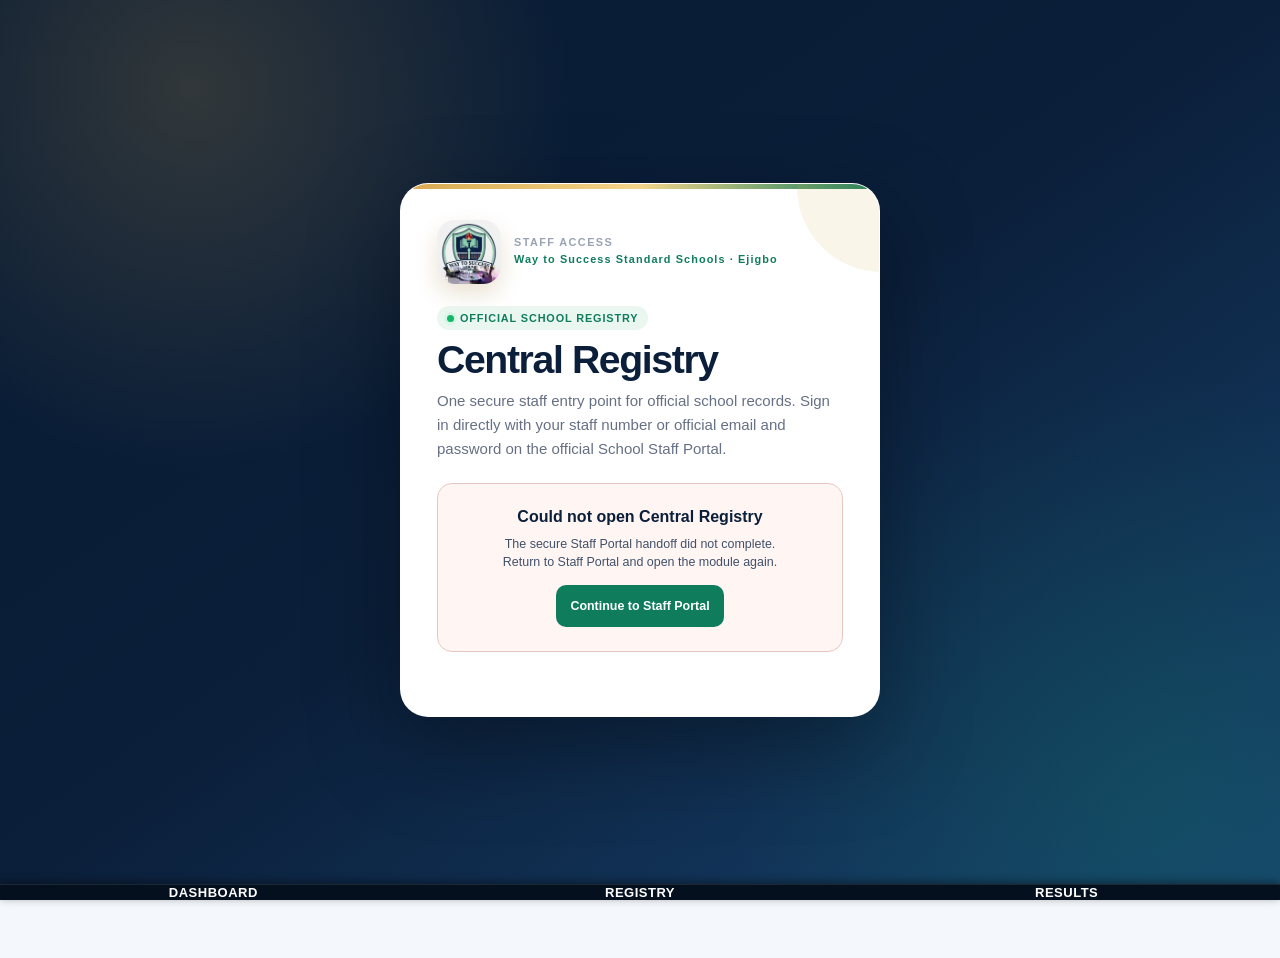
==== commit 0f52f144: "feat(registry): own section menu stacked above the shared bar on phones Matches the Result Portal: D" ====
--- a/index.html
+++ b/index.html
@@ -51,7 +51,7 @@
 
       <section class="registry-page active" data-page="dashboard"><div class="page-heading"><div><small>DASHBOARD</small><h2>Your permitted school view</h2><p class="muted">Use the Registry work areas available to your account.</p></div></div><div class="metrics" id="dashboardMetrics"></div></section>
 
-      <section class="registry-page" data-page="students"><div class="page-heading"><div><small>STUDENTS</small><h2>Student records</h2><p class="muted">Search pupils and students across all classes or filter by class.</p></div><button class="primary" id="newStudentButton" type="button">Admit student</button></div><div class="filters card class-first-filter"><label>Class<select id="studentClass"><option value="">All classes / Select a class</option></select></label><label>Search student name<input id="studentSearch" placeholder="Student name or admission number"></label><label>Status<select id="studentStatus"><option value="active">Active</option><option value="">All statuses</option><option value="archived">Archived</option><option value="graduated">Graduated</option><option value="transferred">Transferred</option><option value="withdrawn">Withdrawn</option></select></label><button class="ghost" id="studentSearchButton" type="button">Search</button></div><div class="student-class-prompt card" id="studentPrompt"><img src="/public-school-logo.webp" alt=""><h3>Select a class to begin</h3><p>Choose a class or search across all classes by student name or admission number.</p></div><div class="card table-wrap" id="studentResults" hidden><table><thead><tr><th>Student</th><th>Class</th><th>Permanent no.</th><th>Guardian links</th><th>Status</th><th></th></tr></thead><tbody id="studentRows"></tbody></table><div class="empty" id="studentEmpty">No students found.</div></div></section>
+      <section class="registry-page" data-page="students"><div class="page-heading"><div><h2>Student records</h2><p class="muted">Search pupils and students across all classes or filter by class.</p></div><button class="primary" id="newStudentButton" type="button">Admit student</button></div><div class="filters card class-first-filter"><label>Class<select id="studentClass"><option value="">All classes / Select a class</option></select></label><label>Search student name<input id="studentSearch" placeholder="Student name or admission number"></label><label>Status<select id="studentStatus"><option value="active">Active</option><option value="">All statuses</option><option value="archived">Archived</option><option value="graduated">Graduated</option><option value="transferred">Transferred</option><option value="withdrawn">Withdrawn</option></select></label><button class="ghost" id="studentSearchButton" type="button">Search</button></div><div class="student-class-prompt card" id="studentPrompt"><img src="/public-school-logo.webp" alt=""><h3>Select a class to begin</h3><p>Choose a class or search across all classes by student name or admission number.</p></div><div class="card table-wrap" id="studentResults" hidden><table><thead><tr><th>Student</th><th>Class</th><th>Permanent no.</th><th>Guardian links</th><th>Status</th><th></th></tr></thead><tbody id="studentRows"></tbody></table><div class="empty" id="studentEmpty">No students found.</div></div></section>
 
       <section class="registry-page" data-page="staff"><div class="page-heading"><div><small>STAFF</small><h2>Staff directory and self profile</h2></div></div><div class="staff-layout"><article class="card profile-card" id="selfProfileCard"><div class="profile-photo-block"><img id="selfPhotoPreview" class="profile-photo" src="/public-school-logo.webp" alt="Staff profile"><label class="file-button">Change picture<input id="selfPhotoFile" type="file" accept="image/png,image/jpeg,image/webp" hidden></label><small>JPG, PNG or WebP</small></div><div><div class="section-head"><div><p class="panelEyebrow">MY PROFILE</p><h3>Personal details</h3></div></div><form id="selfProfileForm" class="form-grid"><label>Phone<input id="selfPhone" maxlength="40"></label><label>WhatsApp<input id="selfWhatsapp" maxlength="40"></label><label class="full">Address<input id="selfAddress" maxlength="500"></label><label class="full">Emergency contact<input id="selfEmergency" maxlength="240"></label><button class="primary" type="submit">Save personal details</button></form><div class="signature-row"><span id="signatureStatus" class="muted">No signature uploaded.</span><label class="file-button">Upload signature<input id="signatureFile" type="file" accept="image/png,image/jpeg,image/webp" hidden></label></div></div></article><article class="card staff-directory-card" id="staffDirectoryCard"><details id="staffDirectoryDetails"><summary class="directory-summary"><div><p class="panelEyebrow">STAFF DIRECTORY</p><h3>Staff visible in your scope</h3><small class="muted" id="staffCount">Tap to expand</small></div><span class="chev" aria-hidden="true">▾</span></summary><div class="filters inline"><input id="staffSearch" placeholder="Search staff"><button class="ghost" id="staffSearchButton" type="button">Search</button></div><div class="table-wrap"><table><thead><tr><th>Staff</th><th>Designation</th><th>Contact</th><th>Status</th><th></th></tr></thead><tbody id="staffRows"></tbody></table><div class="empty" id="staffEmpty">No staff records in your permitted scope.</div></div></details></article></div></section>
 
@@ -64,6 +64,13 @@
   <dialog id="recordDialog"><form method="dialog" id="recordForm"><h2 id="dialogTitle">Record</h2><div id="dialogBody" class="form-grid"></div><div id="dialogError" class="auth-error" role="alert"></div><div class="dialog-actions"><button class="ghost" value="cancel" formnovalidate>Cancel</button><button class="primary" id="dialogSave" value="default">Save</button></div></form></dialog>
   <dialog id="allocationEndDialog"><form method="dialog" id="allocationEndForm"><h2>End allocation</h2><p id="allocationEndIntro" class="muted"></p><div id="allocationEndError" class="auth-error" role="alert"></div><div class="dialog-actions"><button class="ghost" value="cancel" formnovalidate>Cancel</button><button class="primary" value="default">End allocation</button></div></form></dialog>
   <dialog id="profileDialog"><div class="profile-dialog-card"><div class="section-head"><div><p class="panelEyebrow">PROFILE</p><h2 id="profileDialogTitle">Profile</h2><p id="profileDialogIntro" class="muted"></p></div><button class="ghost" id="profileDialogClose" type="button">Close</button></div><div id="profileDialogBody"></div></div></dialog>
+  <nav class="registry-module-nav" id="registryModuleNav" aria-label="Central Registry sections">
+    <button type="button" data-route="dashboard" class="active">Dashboard</button>
+    <button type="button" data-route="students">Students</button>
+    <button type="button" data-route="staff">Staff</button>
+    <button type="button" data-route="allocations">Allocations</button>
+    <button type="button" data-route="calendar">Calendar</button>
+  </nav>
   <nav class="wts-global-portal-nav">
     <a href="https://wts-school-platform.vercel.app/portal">Dashboard</a>
     <a href="https://wts-central-registry.vercel.app/?sso=1&handoff=20261020a">Registry</a>
--- a/registry-v2.css
+++ b/registry-v2.css
@@ -40,15 +40,19 @@
 #staffDirectoryDetails .table-wrap{overflow-x:auto}
 #staffRows tr.clickable-row{cursor:pointer}
 #staffRows tr.clickable-row:hover{background:#f3f8fb}
+:root { --wts-bar-h: 46px; }
 .wts-global-portal-nav {
   position: fixed;
   bottom: 0;
   left: 0;
   right: 0;
+  height: var(--wts-bar-h);
+  box-sizing: border-box;
+  align-items: center;
   background-color: #04101e;
   display: flex;
   justify-content: space-around;
-  padding: 10px 0;
+  padding: 0;
   z-index: 2147483647; /* Ensure it is always above everything */
   box-shadow: 0 -2px 10px rgba(0,0,0,0.4);
   border-top: 1px solid rgba(255,255,255,0.1);
@@ -75,3 +79,61 @@
 body {
   padding-bottom: 44px !important;
 }
+
+/* ---- Bottom bars: one height value drives everything ---------------------
+   The shared Dashboard / Registry / Results bar is fixed at --wts-bar-h.
+   The Registry has its own section menu stacked directly on top of it, the
+   same way the Result Portal does, so page content must clear both. */
+body,
+body:not(.locked) {
+  padding-bottom: calc(var(--wts-bar-h) + 12px) !important;
+}
+.registry-sidebar {
+  padding-bottom: calc(var(--wts-bar-h) + 32px) !important;
+  overflow-y: auto;
+}
+
+.registry-module-nav { display: none; }
+
+@media (max-width: 760px) {
+  .registry-module-nav {
+    display: flex;
+    position: fixed;
+    left: 0;
+    right: 0;
+    bottom: var(--wts-bar-h);
+    z-index: 45;                      /* under the drawer (50/60) */
+    overflow-x: auto;
+    background: #0b2a4e;
+    border-top: 1px solid rgba(255,255,255,.14);
+    box-shadow: 0 -2px 8px rgba(0,0,0,.28);
+  }
+  .registry-module-nav button {
+    flex: 1 0 auto;
+    min-width: 74px;
+    padding: 12px 10px;
+    border: 0;
+    border-top: 3px solid transparent;
+    background: transparent;
+    color: #c8d8e8;
+    font: 700 12px/1 Inter, Arial, sans-serif;
+    letter-spacing: .02em;
+    white-space: nowrap;
+  }
+  .registry-module-nav button.active {
+    color: #fff;
+    border-top-color: var(--wts-gold, #d6a84f);
+    background: rgba(214,168,79,.16);
+  }
+  body:not(.locked) {
+    padding-bottom: calc(var(--wts-bar-h) + 56px) !important;
+  }
+  .registry-sidebar {
+    height: 100vh !important;
+    height: 100svh !important;
+    padding-bottom: calc(var(--wts-bar-h) + 32px) !important;
+  }
+  .registry-main {
+    padding-bottom: 28px !important;
+  }
+}
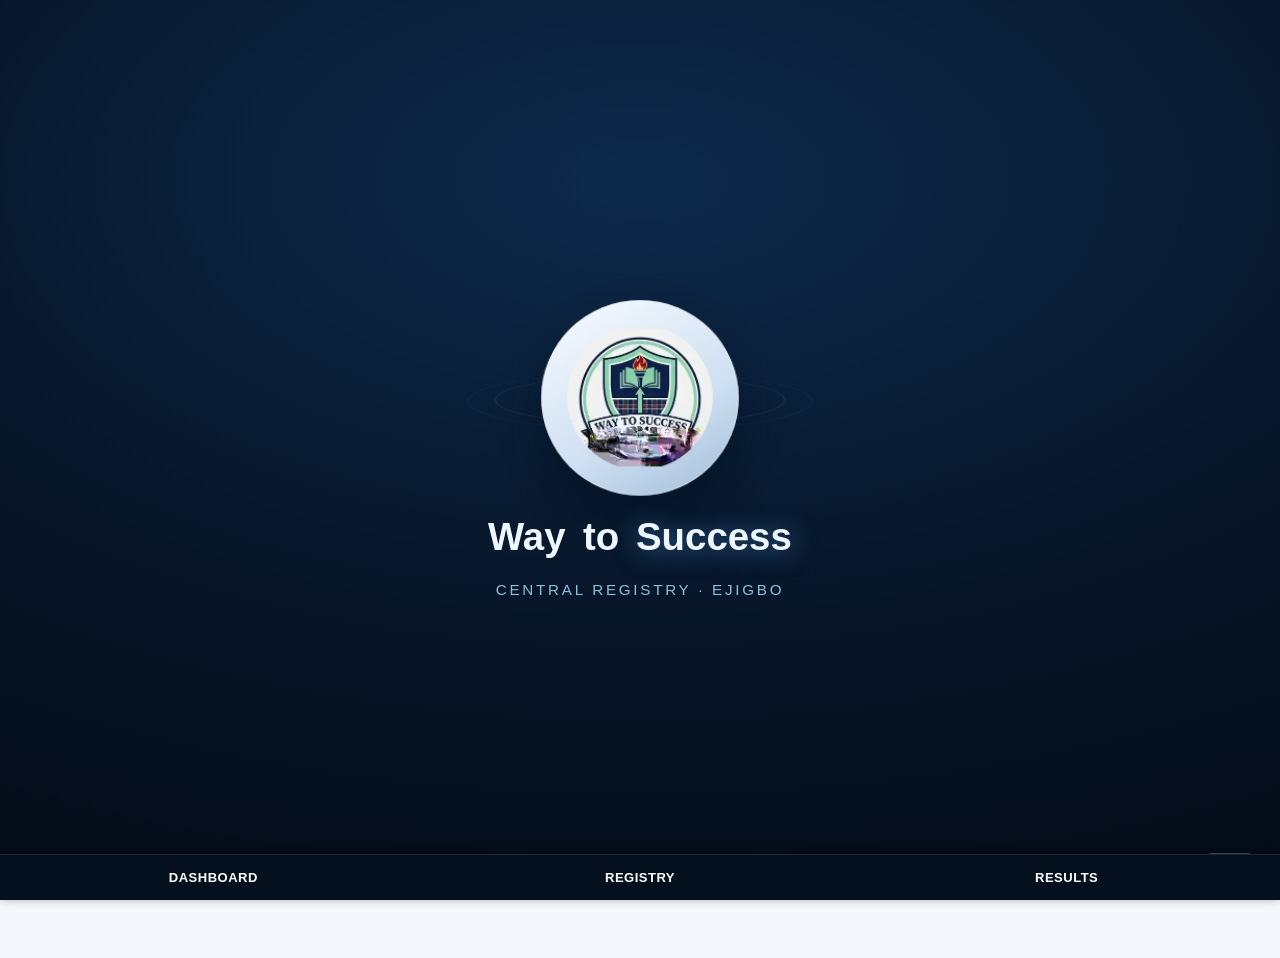
==== commit c32f45b9: "3D intro on Central Registry entry (5.5s, tap to skip)" ====
--- a/index.html
+++ b/index.html
@@ -15,6 +15,55 @@
   <link rel="manifest" href="/manifest.webmanifest">
 </head>
 <body class="locked">
+
+<!-- 3D intro (5.5s, tap to skip) -->
+<style>
+html:has(#portalIntro){overflow:hidden}
+.portalIntro{position:fixed;inset:0;z-index:99999;display:flex;flex-direction:column;align-items:center;justify-content:center;gap:1.4rem;background:radial-gradient(120% 90% at 50% 20%,#0d2a4d 0%,#071527 55%,#030b16 100%);cursor:pointer;perspective:1100px;overflow:hidden;animation:portalIntroBg 4.6s ease-out forwards}
+.portalIntro--leaving{animation:portalIntroOut .9s ease forwards;pointer-events:none}
+.portalIntro__scene{position:relative;width:190px;height:190px;transform-style:preserve-3d;animation:portalIntroOrbit 4.2s cubic-bezier(.35,.9,.4,1) forwards}
+.portalIntro__badge{position:absolute;inset:0;transform-style:preserve-3d;animation:portalIntroFlip 2.6s cubic-bezier(.3,1.1,.4,1) forwards,portalIntroHover 2.6s 1.4s ease-in-out infinite alternate}
+.portalIntro__badgeFace{position:absolute;inset:0;display:flex;align-items:center;justify-content:center;border-radius:50%;backface-visibility:hidden;background:linear-gradient(150deg,#f8fbff,#cfe0f2 60%,#9fbcd8);box-shadow:0 24px 60px rgba(2,12,26,.55),0 0 0 1px rgba(255,255,255,.35) inset}
+.portalIntro__badgeFace img{width:74%;height:74%;object-fit:contain;border-radius:50%}
+.portalIntro__ring{position:absolute;inset:-26px;border-radius:50%;border:2px solid rgba(120,190,255,.5);transform:rotateX(72deg);animation:portalIntroRing 2.8s cubic-bezier(.2,.8,.3,1) forwards}
+.portalIntro__ring--second{inset:-48px;border-color:rgba(120,190,255,.22);animation-delay:.35s}
+.portalIntro__wordmark{display:flex;gap:.45em;font-size:clamp(1.5rem,6vw,2.4rem);font-weight:800;color:#eef6ff;perspective:600px}
+.portalIntro__word{display:inline-block;opacity:0;transform:translateY(26px) rotateX(75deg);animation:portalIntroWord .9s cubic-bezier(.2,.9,.3,1.2) forwards}
+.portalIntro__word:nth-child(1){animation-delay:1.35s}
+.portalIntro__word:nth-child(2){animation-delay:1.6s}
+.portalIntro__word:nth-child(3){animation-delay:1.85s;text-shadow:0 2px 24px rgba(96,180,255,.55)}
+.portalIntro__sub{margin:0;color:#8fbede;font-size:.95rem;letter-spacing:.18em;text-transform:uppercase;opacity:0;animation:portalIntroSub 1s 2.5s ease forwards}
+.portalIntro__skip{position:absolute;right:18px;bottom:16px;background:rgba(255,255,255,.08);border:1px solid rgba(255,255,255,.25);color:#cfe4f6;padding:.45rem 1.1rem;border-radius:999px;font-size:.85rem;opacity:0;animation:portalIntroSub .6s 1s ease forwards}
+@keyframes portalIntroBg{from{filter:brightness(.4)}to{filter:brightness(1)}}
+@keyframes portalIntroOrbit{0%{transform:rotateY(-30deg) rotateX(14deg) translateZ(-140px) scale(.6)}55%{transform:rotateY(22deg) rotateX(-8deg) translateZ(0) scale(1)}100%{transform:rotateY(0deg) rotateX(6deg) translateZ(0) scale(1.04)}}
+@keyframes portalIntroFlip{0%{transform:rotateY(540deg) scale(.4);opacity:0}60%{transform:rotateY(20deg) scale(1);opacity:1}100%{transform:rotateY(0deg) scale(1);opacity:1}}
+@keyframes portalIntroHover{from{transform:rotateY(-14deg) rotateZ(-3deg)}to{transform:rotateY(14deg) rotateZ(3deg)}}
+@keyframes portalIntroRing{0%{transform:rotateX(72deg) scale(.35);opacity:0}45%{opacity:.9}100%{transform:rotateX(72deg) scale(1.15) rotateZ(180deg);opacity:.15}}
+@keyframes portalIntroWord{to{opacity:1;transform:none}}
+@keyframes portalIntroSub{to{opacity:1}}
+@keyframes portalIntroOut{to{opacity:0;transform:scale(1.18);filter:blur(6px)}}
+@media (prefers-reduced-motion: reduce){.portalIntro{display:none}}
+</style>
+<div class="portalIntro" id="portalIntro" role="presentation">
+  <div class="portalIntro__scene">
+    <div class="portalIntro__ring"></div>
+    <div class="portalIntro__ring portalIntro__ring--second"></div>
+    <div class="portalIntro__badge"><div class="portalIntro__badgeFace portalIntro__badgeFace--front"><img src="/public-school-logo.webp" alt=""></div></div>
+  </div>
+  <div class="portalIntro__wordmark"><span class="portalIntro__word">Way</span> <span class="portalIntro__word">to</span> <span class="portalIntro__word">Success</span></div>
+  <p class="portalIntro__sub">Central Registry &middot; Ejigbo</p>
+  <button class="portalIntro__skip" type="button" onclick="portalIntroEnd()">Skip</button>
+</div>
+<script>
+(function(){
+  var el=document.getElementById('portalIntro');if(!el)return;
+  function end(){el.classList.add('portalIntro--leaving');setTimeout(function(){el.remove();},900);}
+  window.portalIntroEnd=end;
+  el.addEventListener('click',end);
+  setTimeout(end,5200);
+})();
+</script>
+
   <section class="auth-gate" id="authGate">
     <div class="auth-card" id="authCard">
       <div class="auth-brandline"><img class="auth-logo registry-logo" src="/public-school-logo.webp" alt="Way to Success Standard Schools logo"><div><span class="auth-eyebrow">Staff access</span><small>Way to Success Standard Schools · Ejigbo</small></div></div>
--- a/registry-v2.css
+++ b/registry-v2.css
@@ -61,7 +61,7 @@
    which stretched this fixed bar over the whole screen (blank registry on phones). */
 nav.wts-global-portal-nav {
   top: auto !important;
-  height: auto !important;
+  height: var(--wts-bar-h) !important;
   display: flex !important;
   grid-template-columns: none !important;
 }
@@ -97,27 +97,32 @@
 
 @media (max-width: 760px) {
   .registry-module-nav {
-    display: flex;
+    display: flex !important;
     position: fixed;
     left: 0;
     right: 0;
     bottom: var(--wts-bar-h);
+    /* the legacy mobile sheet sets nav{display:grid;height:100%} — neutralise it */
+    height: auto !important;
+    grid-template-columns: none !important;
     z-index: 45;                      /* under the drawer (50/60) */
     overflow-x: auto;
+    scrollbar-width: none;
     background: #0b2a4e;
     border-top: 1px solid rgba(255,255,255,.14);
     box-shadow: 0 -2px 8px rgba(0,0,0,.28);
   }
+  .registry-module-nav::-webkit-scrollbar { display: none; }
   .registry-module-nav button {
-    flex: 1 0 auto;
-    min-width: 74px;
-    padding: 12px 10px;
+    flex: 1 1 0;
+    min-width: 0;
+    padding: 12px 3px;
     border: 0;
     border-top: 3px solid transparent;
     background: transparent;
     color: #c8d8e8;
-    font: 700 12px/1 Inter, Arial, sans-serif;
-    letter-spacing: .02em;
+    font: 700 11px/1.15 Inter, Arial, sans-serif;
+    letter-spacing: 0;
     white-space: nowrap;
   }
   .registry-module-nav button.active {
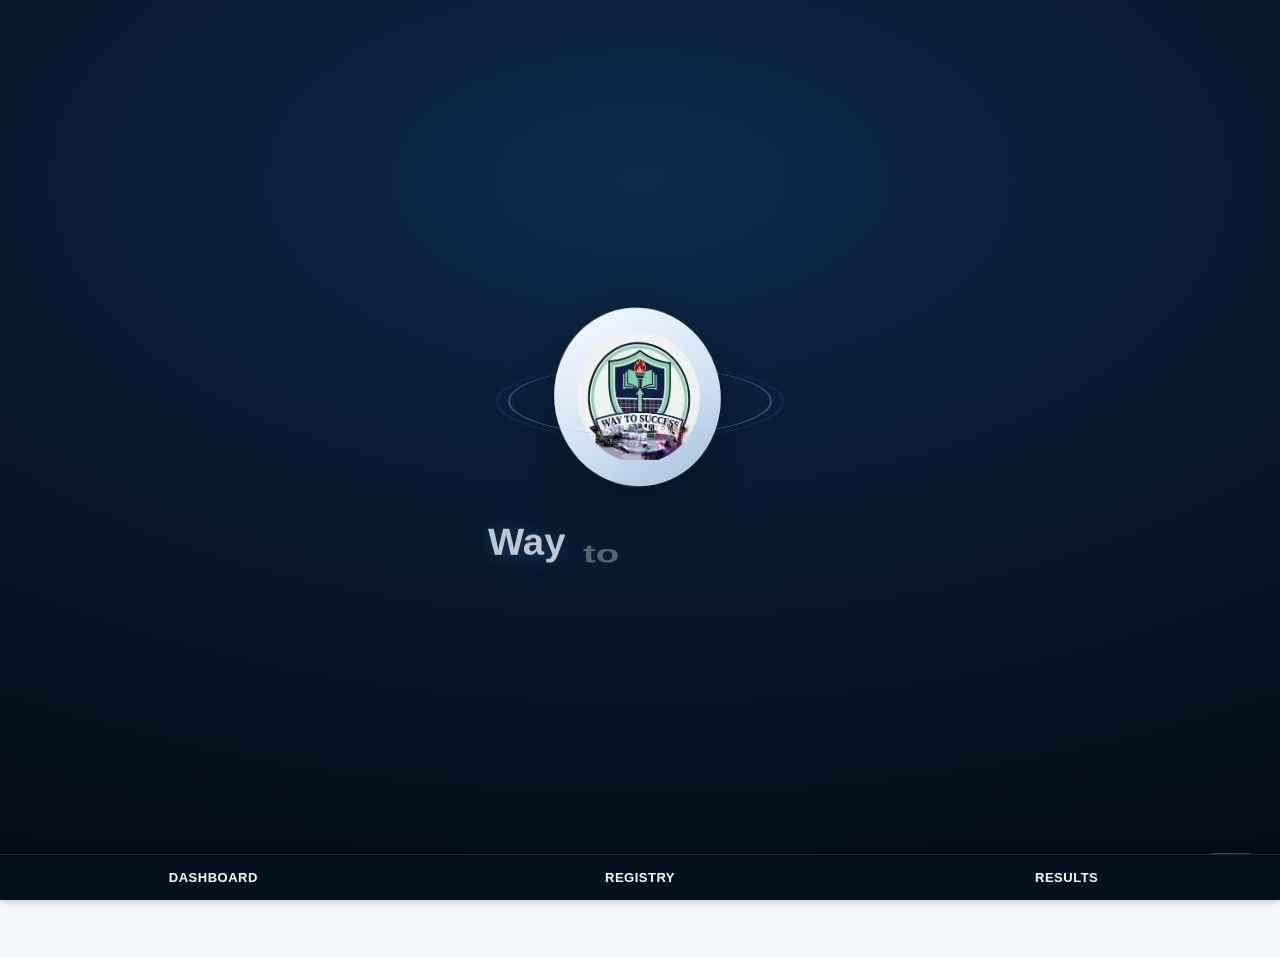
==== commit f23255cf: "Intro: JS-driven animation" ====
--- a/index.html
+++ b/index.html
@@ -16,53 +16,75 @@
 </head>
 <body class="locked">
 
-<!-- 3D intro (5.5s, tap to skip) -->
+<!-- 3D intro (JS-driven, ~5.5s, tap to skip) -->
 <style>
-html:has(#portalIntro){overflow:hidden}
-.portalIntro{position:fixed;inset:0;z-index:99999;display:flex;flex-direction:column;align-items:center;justify-content:center;gap:1.4rem;background:radial-gradient(120% 90% at 50% 20%,#0d2a4d 0%,#071527 55%,#030b16 100%);cursor:pointer;perspective:1100px;overflow:hidden;animation:portalIntroBg 4.6s ease-out forwards}
-.portalIntro--leaving{animation:portalIntroOut .9s ease forwards;pointer-events:none}
-.portalIntro__scene{position:relative;width:190px;height:190px;transform-style:preserve-3d;animation:portalIntroOrbit 4.2s cubic-bezier(.35,.9,.4,1) forwards}
-.portalIntro__badge{position:absolute;inset:0;transform-style:preserve-3d;animation:portalIntroFlip 2.6s cubic-bezier(.3,1.1,.4,1) forwards,portalIntroHover 2.6s 1.4s ease-in-out infinite alternate}
-.portalIntro__badgeFace{position:absolute;inset:0;display:flex;align-items:center;justify-content:center;border-radius:50%;backface-visibility:hidden;background:linear-gradient(150deg,#f8fbff,#cfe0f2 60%,#9fbcd8);box-shadow:0 24px 60px rgba(2,12,26,.55),0 0 0 1px rgba(255,255,255,.35) inset}
-.portalIntro__badgeFace img{width:74%;height:74%;object-fit:contain;border-radius:50%}
-.portalIntro__ring{position:absolute;inset:-26px;border-radius:50%;border:2px solid rgba(120,190,255,.5);transform:rotateX(72deg);animation:portalIntroRing 2.8s cubic-bezier(.2,.8,.3,1) forwards}
-.portalIntro__ring--second{inset:-48px;border-color:rgba(120,190,255,.22);animation-delay:.35s}
-.portalIntro__wordmark{display:flex;gap:.45em;font-size:clamp(1.5rem,6vw,2.4rem);font-weight:800;color:#eef6ff;perspective:600px}
-.portalIntro__word{display:inline-block;opacity:0;transform:translateY(26px) rotateX(75deg);animation:portalIntroWord .9s cubic-bezier(.2,.9,.3,1.2) forwards}
-.portalIntro__word:nth-child(1){animation-delay:1.35s}
-.portalIntro__word:nth-child(2){animation-delay:1.6s}
-.portalIntro__word:nth-child(3){animation-delay:1.85s;text-shadow:0 2px 24px rgba(96,180,255,.55)}
-.portalIntro__sub{margin:0;color:#8fbede;font-size:.95rem;letter-spacing:.18em;text-transform:uppercase;opacity:0;animation:portalIntroSub 1s 2.5s ease forwards}
-.portalIntro__skip{position:absolute;right:18px;bottom:16px;background:rgba(255,255,255,.08);border:1px solid rgba(255,255,255,.25);color:#cfe4f6;padding:.45rem 1.1rem;border-radius:999px;font-size:.85rem;opacity:0;animation:portalIntroSub .6s 1s ease forwards}
-@keyframes portalIntroBg{from{filter:brightness(.4)}to{filter:brightness(1)}}
-@keyframes portalIntroOrbit{0%{transform:rotateY(-30deg) rotateX(14deg) translateZ(-140px) scale(.6)}55%{transform:rotateY(22deg) rotateX(-8deg) translateZ(0) scale(1)}100%{transform:rotateY(0deg) rotateX(6deg) translateZ(0) scale(1.04)}}
-@keyframes portalIntroFlip{0%{transform:rotateY(540deg) scale(.4);opacity:0}60%{transform:rotateY(20deg) scale(1);opacity:1}100%{transform:rotateY(0deg) scale(1);opacity:1}}
-@keyframes portalIntroHover{from{transform:rotateY(-14deg) rotateZ(-3deg)}to{transform:rotateY(14deg) rotateZ(3deg)}}
-@keyframes portalIntroRing{0%{transform:rotateX(72deg) scale(.35);opacity:0}45%{opacity:.9}100%{transform:rotateX(72deg) scale(1.15) rotateZ(180deg);opacity:.15}}
-@keyframes portalIntroWord{to{opacity:1;transform:none}}
-@keyframes portalIntroSub{to{opacity:1}}
-@keyframes portalIntroOut{to{opacity:0;transform:scale(1.18);filter:blur(6px)}}
-@media (prefers-reduced-motion: reduce){.portalIntro{display:none}}
+html.pintro-lock{overflow:hidden}
+.portalIntro{position:fixed;inset:0;z-index:99999;display:flex;flex-direction:column;align-items:center;justify-content:center;gap:1.4rem;background:radial-gradient(120% 90% at 50% 20%,#0d2a4d 0%,#071527 55%,#030b16 100%);cursor:pointer;overflow:hidden;perspective:1100px}
+.portalIntro__scene{position:relative;width:190px;height:190px;transform-style:preserve-3d;will-change:transform}
+.portalIntro__badge{position:absolute;inset:0;border-radius:50%;background:linear-gradient(150deg,#f8fbff,#cfe0f2 60%,#9fbcd8);box-shadow:0 24px 60px rgba(2,12,26,.55),0 0 0 1px rgba(255,255,255,.35) inset;display:flex;align-items:center;justify-content:center;will-change:transform,opacity}
+.portalIntro__badge img{width:74%;height:74%;object-fit:contain;border-radius:50%}
+.portalIntro__ring{position:absolute;inset:-26px;border-radius:50%;border:2px solid rgba(120,190,255,.5);opacity:.8}
+.portalIntro__ring--second{inset:-48px;border-color:rgba(120,190,255,.22);opacity:.5}
+.portalIntro__wordmark{display:flex;gap:.45em;font-size:clamp(1.5rem,6vw,2.4rem);font-weight:800;color:#eef6ff}
+.portalIntro__word{display:inline-block;opacity:0;will-change:transform,opacity;text-shadow:0 2px 24px rgba(96,180,255,.4)}
+.portalIntro__sub{margin:0;color:#8fbede;font-size:.95rem;letter-spacing:.18em;text-transform:uppercase;opacity:0}
+.portalIntro__skip{position:absolute;right:18px;bottom:16px;background:rgba(255,255,255,.08);border:1px solid rgba(255,255,255,.25);color:#cfe4f6;padding:.45rem 1.1rem;border-radius:999px;font-size:.85rem}
 </style>
 <div class="portalIntro" id="portalIntro" role="presentation">
-  <div class="portalIntro__scene">
-    <div class="portalIntro__ring"></div>
-    <div class="portalIntro__ring portalIntro__ring--second"></div>
-    <div class="portalIntro__badge"><div class="portalIntro__badgeFace portalIntro__badgeFace--front"><img src="/public-school-logo.webp" alt=""></div></div>
+  <div class="portalIntro__scene" id="pintroScene">
+    <div class="portalIntro__ring" id="pintroRing1"></div>
+    <div class="portalIntro__ring portalIntro__ring--second" id="pintroRing2"></div>
+    <div class="portalIntro__badge" id="pintroBadge"><img src="/public-school-logo.webp" alt=""></div>
   </div>
-  <div class="portalIntro__wordmark"><span class="portalIntro__word">Way</span> <span class="portalIntro__word">to</span> <span class="portalIntro__word">Success</span></div>
-  <p class="portalIntro__sub">Central Registry &middot; Ejigbo</p>
-  <button class="portalIntro__skip" type="button" onclick="portalIntroEnd()">Skip</button>
+  <div class="portalIntro__wordmark"><span class="portalIntro__word" id="pintroW1">Way</span> <span class="portalIntro__word" id="pintroW2">to</span> <span class="portalIntro__word" id="pintroW3">Success</span></div>
+  <p class="portalIntro__sub" id="pintroSub">Standard Schools &middot; Ejigbo</p>
+  <button class="portalIntro__skip" type="button" id="pintroSkip">Skip</button>
 </div>
 <script>
 (function(){
   var el=document.getElementById('portalIntro');if(!el)return;
-  function end(){el.classList.add('portalIntro--leaving');setTimeout(function(){el.remove();},900);}
-  window.portalIntroEnd=end;
-  el.addEventListener('click',end);
-  setTimeout(end,5200);
+  document.documentElement.classList.add('pintro-lock');
+  var badge=document.getElementById('pintroBadge'),scene=document.getElementById('pintroScene');
+  var rings=[document.getElementById('pintroRing1'),document.getElementById('pintroRing2')];
+  var words=[document.getElementById('pintroW1'),document.getElementById('pintroW2'),document.getElementById('pintroW3')];
+  var sub=document.getElementById('pintroSub');
+  var DUR=5200,FULL=DUR+800,skipped=false,started=null;
+  function ease(t){return 1-Math.pow(1-t,3);}
+  function set(o,k,v){o.style.opacity=v;}
+  function frame(now){
+    if(started===null)started=now;
+    var t=Math.min(Math.max((now-started)/DUR,0),1);
+    var b,inT=Math.min(t/0.5,1);
+    if(t<0.5){b=1-ease(inT);}else{b=0.06*Math.sin((t-0.5)*12.56);}
+    badge.style.opacity=String(Math.min(1,inT*2.2));
+    badge.style.transform='rotateY('+((1-ease(inT))*540)+'deg) scale('+(0.55+0.45*ease(inT))+')'+(t>=0.5?' rotateZ('+(b*3)+'deg) rotateY('+(b*12)+'deg)':'');
+    scene.style.transform='translateZ(0) scale('+(0.7+0.3*ease(Math.min(t/0.7,1)))+')';
+    var r1=0.8*ease(Math.min(t/0.45,1))*(1+0.3*Math.sin(t*6.28));
+    rings[0].style.transform='rotateX(72deg) scale('+(0.35+0.8*ease(Math.min(t/0.45,1)))+')';
+    rings[0].style.opacity=String(Math.max(0,0.85-t*0.6));
+    rings[1].style.transform='rotateX(72deg) scale('+(0.3+0.85*ease(Math.min(Math.max(t-0.08,0)/0.5,1)))+')';
+    rings[1].style.opacity=String(Math.max(0,0.5-t*0.4));
+    var wl=[1.35/5.2,1.6/5.2,1.85/5.2];
+    for(var i=0;i<words.length;i++){
+      var wt=Math.min(Math.max((t-wl[i])/0.17,0),1),e=1-Math.pow(1-wt,3);
+      words[i].style.opacity=String(e);
+      words[i].style.transform='translateY('+((1-e)*26)+'px) rotateX('+((1-e)*75)+'deg)';
+    }
+    sub.style.opacity=String(Math.min(Math.max((t-2.5/5.2)/0.19,0),1));
+    el.style.background='radial-gradient(120% 90% at 50% 20%,#0d2a4d 0%,#071527 55%,#030b16 100%)';
+    if(now-started<DUR&&!skipped){requestAnimationFrame(frame);}
+    else{out();}
+  }
+  function out(){
+    if(skipped)return;skipped=true;
+    var o=1;var iv=setInterval(function(){o-=0.12;el.style.opacity=String(Math.max(0,o));el.style.transform='scale('+(1+(1-Math.max(0,o))*0.18)+')';if(o<=0){clearInterval(iv);el.remove();document.documentElement.classList.remove('pintro-lock');if(window.portalIntroDone)window.portalIntroDone();}},40);
+  }
+  window.portalIntroEnd=out;
+  el.addEventListener('click',out);
+  requestAnimationFrame(frame);
 })();
 </script>
+
 
   <section class="auth-gate" id="authGate">
     <div class="auth-card" id="authCard">
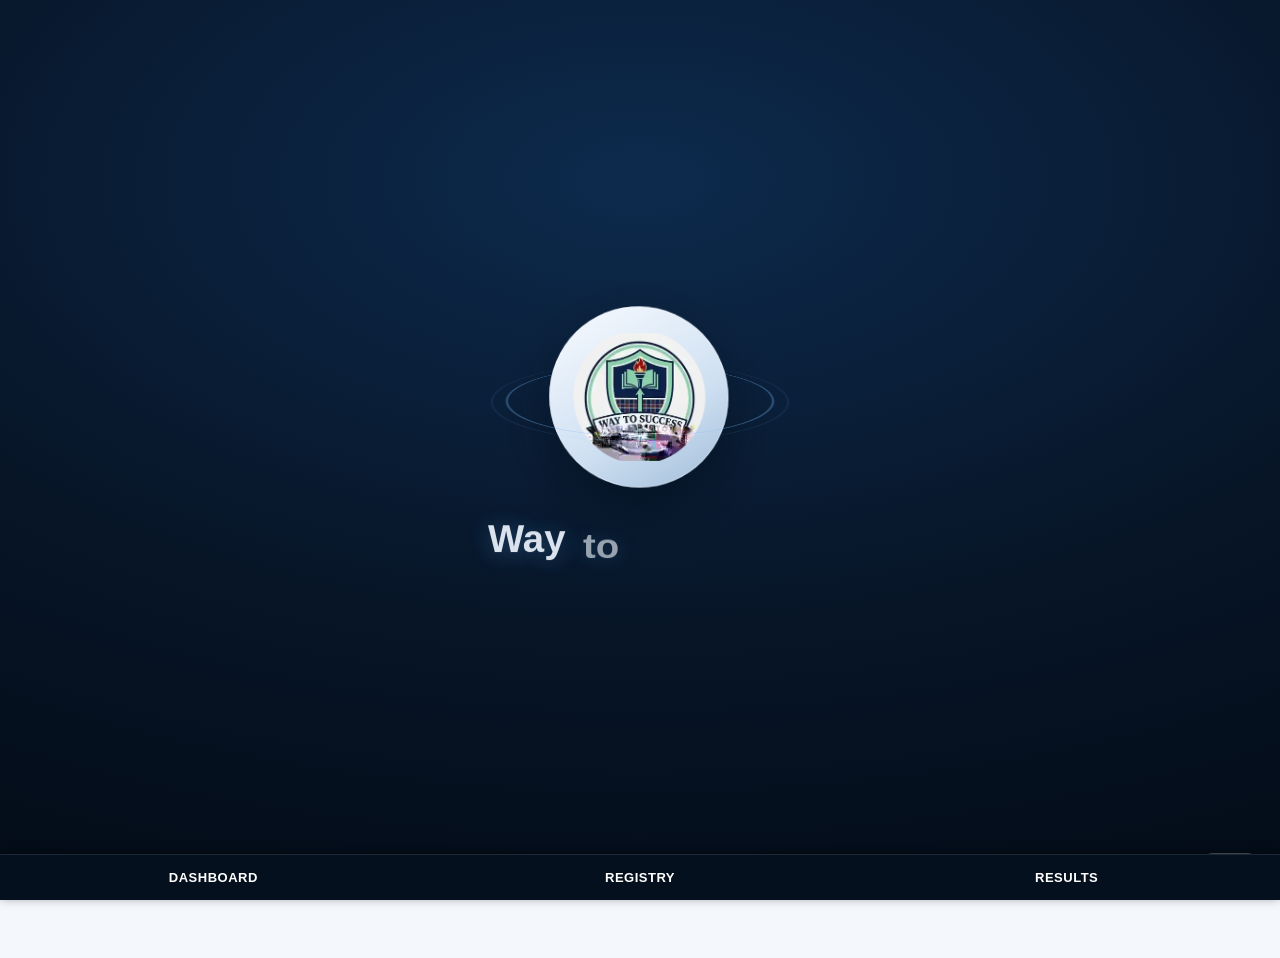
==== commit 904dac0e: "Intro: 360deg flip" ====
--- a/index.html
+++ b/index.html
@@ -57,7 +57,7 @@
     var b,inT=Math.min(t/0.5,1);
     if(t<0.5){b=1-ease(inT);}else{b=0.06*Math.sin((t-0.5)*12.56);}
     badge.style.opacity=String(Math.min(1,inT*2.2));
-    badge.style.transform='rotateY('+((1-ease(inT))*540)+'deg) scale('+(0.55+0.45*ease(inT))+')'+(t>=0.5?' rotateZ('+(b*3)+'deg) rotateY('+(b*12)+'deg)':'');
+    badge.style.transform='rotateY('+((1-ease(inT))*360)+'deg) scale('+(0.55+0.45*ease(inT))+')'+(t>=0.5?' rotateZ('+(b*3)+'deg) rotateY('+(b*12)+'deg)':'');
     scene.style.transform='translateZ(0) scale('+(0.7+0.3*ease(Math.min(t/0.7,1)))+')';
     var r1=0.8*ease(Math.min(t/0.45,1))*(1+0.3*Math.sin(t*6.28));
     rings[0].style.transform='rotateX(72deg) scale('+(0.35+0.8*ease(Math.min(t/0.45,1)))+')';
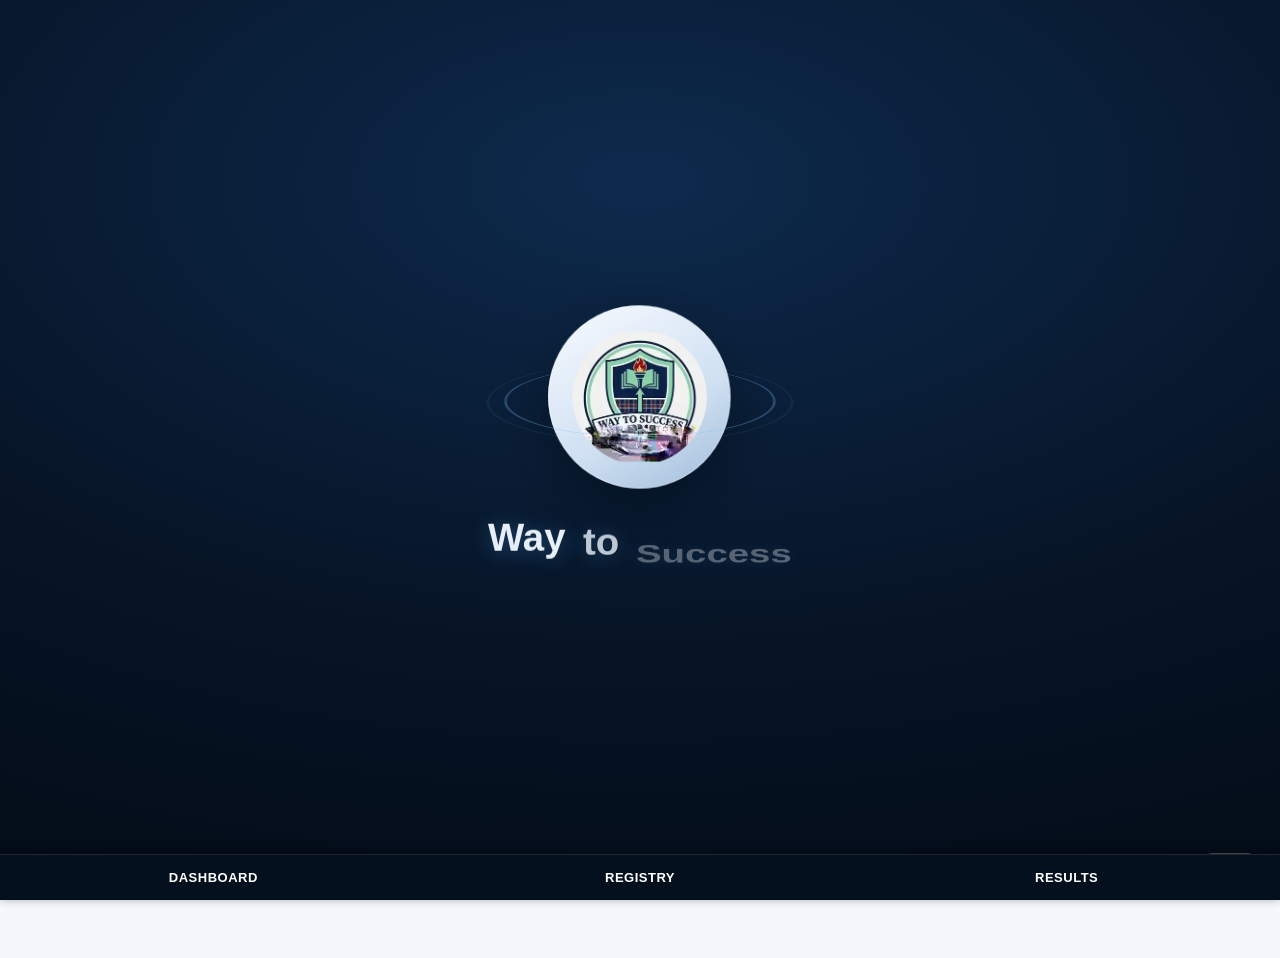
==== commit 95a8491a: "Registry: bulk guardian contact import - paste-to-register card on the Students page: 'name, father " ====
--- a/index.html
+++ b/index.html
@@ -149,6 +149,7 @@
   </nav>
   <div id="toasts" aria-live="polite"></div>
   <script type="module" src="/registry/app.js"></script>
+  <script src="/guardian-import.js" defer></script>
 </body>
 </html>
 
